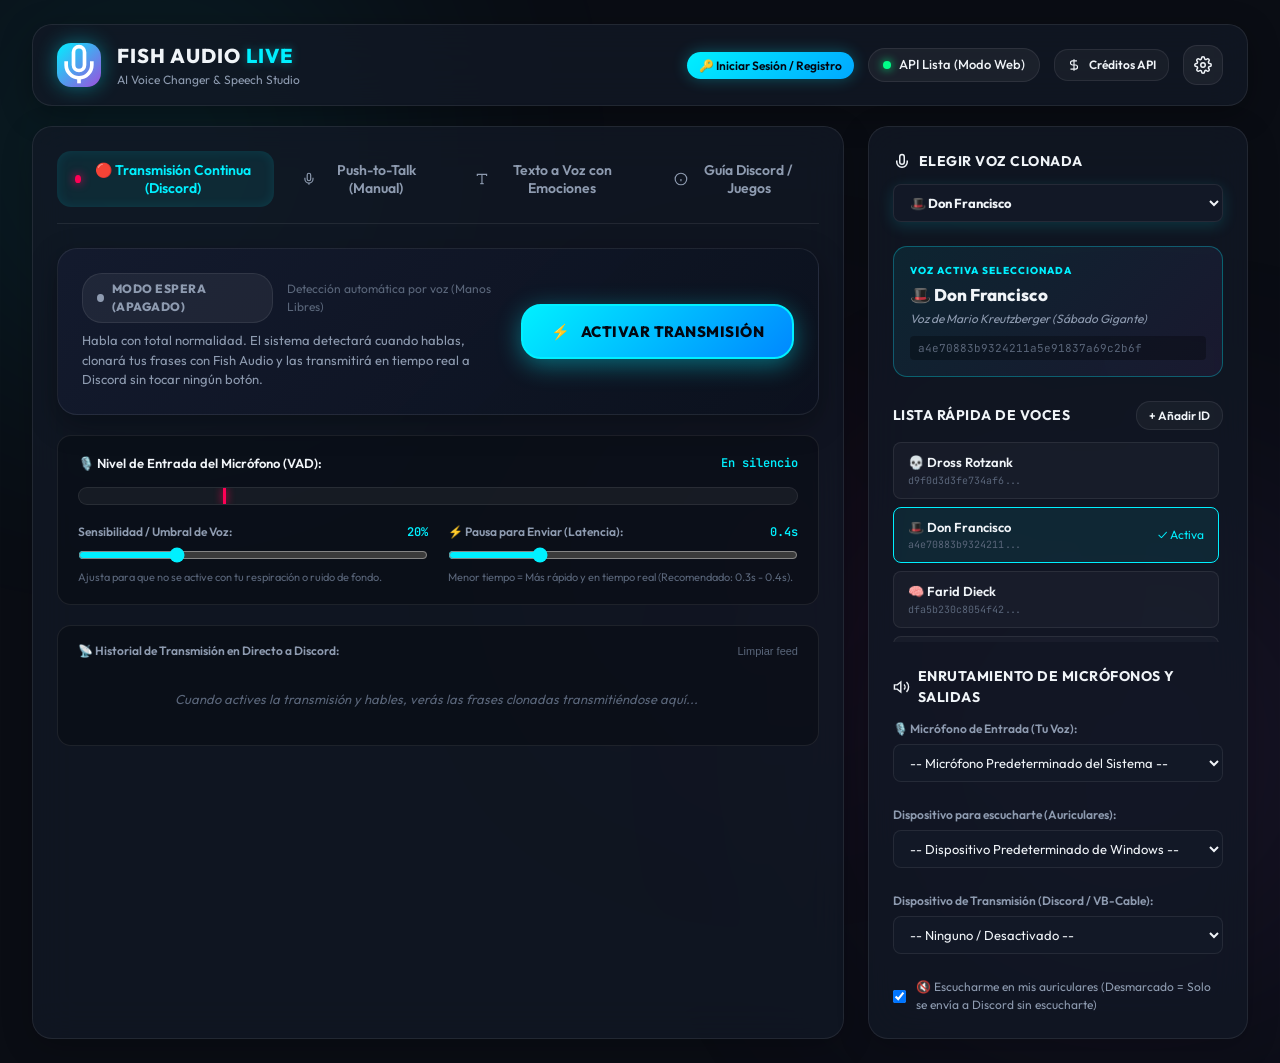
==== static/index.html @ 138989b2 "fix: resolve 404s on GitHub Pages with client-side web mode and add favicon" ====
<!DOCTYPE html>
<html lang="es">
<head>
    <meta charset="UTF-8">
    <meta name="viewport" content="width=device-width, initial-scale=1.0">
    <title>Fish Audio AI Voice Changer & Studio</title>
    <!-- Google Fonts -->
    <link rel="preconnect" href="https://fonts.googleapis.com">
    <link rel="preconnect" href="https://fonts.gstatic.com" crossorigin>
    <link href="https://fonts.googleapis.com/css2?family=Outfit:wght@300;400;500;600;700;800&family=JetBrains+Mono:wght@400;500&display=swap" rel="stylesheet">
    <link rel="icon" type="image/svg+xml" href="data:image/svg+xml,<svg xmlns='http://www.w3.org/2000/svg' viewBox='0 0 100 100'><text y='.9em' font-size='90'>🎙️</text></svg>">
    <link rel="stylesheet" href="style.css">
</head>
<body>
    <!-- Background glow ambient effects -->
    <div class="ambient-glow glow-1"></div>
    <div class="ambient-glow glow-2"></div>
    <div class="ambient-glow glow-3"></div>

    <div class="app-container">
        <!-- Top Navbar -->
        <header class="top-nav">
            <div class="brand">
                <div class="logo-icon">
                    <svg viewBox="0 0 24 24" fill="none" stroke="currentColor" stroke-width="2">
                        <path d="M12 2a3 3 0 0 0-3 3v7a3 3 0 0 0 6 0V5a3 3 0 0 0-3-3Z"/>
                        <path d="M19 10v2a7 7 0 0 1-14 0v-2"/>
                        <line x1="12" y1="19" x2="12" y2="22"/>
                    </svg>
                </div>
                <div>
                    <h1>FISH AUDIO <span>LIVE</span></h1>
                    <p class="subtitle">AI Voice Changer & Speech Studio</p>
                </div>
            </div>

            <div class="nav-controls">
                <!-- User Auth Profile Widget -->
                <div id="userProfileWidget" class="user-profile-widget">
                    <button id="btnOpenLoginModal" class="btn btn-primary btn-sm btn-glow">
                        <span>🔑 Iniciar Sesión / Registro</span>
                    </button>
                    <div id="userInfoNav" class="user-info-nav hidden">
                        <div class="user-status-pill">
                            <span class="user-avatar">👤</span>
                            <span id="loggedInUsername" class="user-name">Usuario</span>
                            <span class="user-online-dot" title="Conectado a MongoDB"></span>
                        </div>
                        <button id="btnLogout" class="btn btn-outline btn-xs" title="Cerrar sesión">Salir</button>
                    </div>
                </div>

                <div id="apiStatusBadge" class="status-badge checking">
                    <span class="pulse-dot"></span>
                    <span id="statusText">Verificando API...</span>
                </div>

                <a href="https://fish.audio/app/developers" target="_blank" class="btn btn-outline btn-sm">
                    <svg width="14" height="14" viewBox="0 0 24 24" fill="none" stroke="currentColor" stroke-width="2"><path d="M12 2v20M17 5H9.5a3.5 3.5 0 0 0 0 7h5a3.5 3.5 0 0 1 0 7H6"/></svg>
                    Créditos API
                </a>
                <button id="btnOpenSettings" class="btn btn-icon" title="Configuración">
                    <svg width="18" height="18" viewBox="0 0 24 24" fill="none" stroke="currentColor" stroke-width="2"><circle cx="12" cy="12" r="3"/><path d="M19.4 15a1.65 1.65 0 0 0 .33 1.82l.06.06a2 2 0 0 1 0 2.83 2 2 0 0 1-2.83 0l-.06-.06a1.65 1.65 0 0 0-1.82-.33 1.65 1.65 0 0 0-1 1.51V21a2 2 0 0 1-2 2 2 2 0 0 1-2-2v-.09A1.65 1.65 0 0 0 9 19.4a1.65 1.65 0 0 0-1.82.33l-.06.06a2 2 0 0 1-2.83 0 2 2 0 0 1 0-2.83l.06-.06a1.65 1.65 0 0 0 .33-1.82 1.65 1.65 0 0 0-1.51-1H3a2 2 0 0 1-2-2 2 2 0 0 1 2-2h.09A1.65 1.65 0 0 0 4.6 9a1.65 1.65 0 0 0-.33-1.82l-.06-.06a2 2 0 0 1 0-2.83 2 2 0 0 1 2.83 0l.06.06a1.65 1.65 0 0 0 1.82.33H9a1.65 1.65 0 0 0 1-1.51V3a2 2 0 0 1 2-2 2 2 0 0 1 2 2v.09a1.65 1.65 0 0 0 1 1.51 1.65 1.65 0 0 0 1.82-.33l.06-.06a2 2 0 0 1 2.83 0 2 2 0 0 1 0 2.83l-.06.06a1.65 1.65 0 0 0-.33 1.82V9a1.65 1.65 0 0 0 1.51 1H21a2 2 0 0 1 2 2 2 2 0 0 1-2 2h-.09a1.65 1.65 0 0 0-1.51 1z"/></svg>
                </button>
            </div>
        </header>

        <!-- Credit Alert Banner (Shown if error 402) -->
        <div id="creditAlertBanner" class="credit-banner hidden">
            <div class="banner-content">
                <div class="banner-icon">⚠️</div>
                <div>
                    <strong>Aviso de Crédito de API (Error 402):</strong>
                    <span>Fish Audio gestiona el saldo de la API de forma independiente a la suscripción web. Debes recargar o activar tu saldo de API de desarrollador en <a href="https://fish.audio/app/developers" target="_blank">fish.audio/app/developers</a>.</span>
                </div>
            </div>
            <button class="banner-close" onclick="document.getElementById('creditAlertBanner').classList.add('hidden')">×</button>
        </div>

        <!-- Main Layout Grid -->
        <main class="main-grid">
            <!-- Left Column: Voice Changer & Studio -->
            <section class="panel main-panel">
                <!-- Mode Tabs -->
                <div class="tabs-header">
                    <button class="tab-btn active" data-tab="tab-continuous">
                        <span class="live-dot-icon"></span>
                        🔴 Transmisión Continua (Discord)
                    </button>
                    <button class="tab-btn" data-tab="tab-mic">
                        <svg width="18" height="18" viewBox="0 0 24 24" fill="none" stroke="currentColor" stroke-width="2"><path d="M12 2a3 3 0 0 0-3 3v7a3 3 0 0 0 6 0V5a3 3 0 0 0-3-3Z"/><path d="M19 10v2a7 7 0 0 1-14 0v-2"/><line x1="12" y1="19" x2="12" y2="22"/></svg>
                        Push-to-Talk (Manual)
                    </button>
                    <button class="tab-btn" data-tab="tab-tts">
                        <svg width="18" height="18" viewBox="0 0 24 24" fill="none" stroke="currentColor" stroke-width="2"><polyline points="4 7 4 4 20 4 20 7"/><line x1="9" y1="20" x2="15" y2="20"/><line x1="12" y1="4" x2="12" y2="20"/></svg>
                        Texto a Voz con Emociones
                    </button>
                    <button class="tab-btn" data-tab="tab-guide">
                        <svg width="18" height="18" viewBox="0 0 24 24" fill="none" stroke="currentColor" stroke-width="2"><circle cx="12" cy="12" r="10"/><line x1="12" y1="16" x2="12" y2="12"/><line x1="12" y1="8" x2="12.01" y2="8"/></svg>
                        Guía Discord / Juegos
                    </button>
                </div>

                <!-- Tab 0: Continuous Live Streaming Mode -->
                <div id="tab-continuous" class="tab-content active">
                    <div class="continuous-hub">
                        <!-- Master Live Toggle Banner -->
                        <div class="master-live-card">
                            <div class="live-info">
                                <div class="live-title-row">
                                    <span id="liveStateBadge" class="live-state-badge state-off">
                                        <span class="live-status-dot"></span>
                                        <span id="liveStateText">MODO ESPERA (APAGADO)</span>
                                    </span>
                                    <span class="live-subtext">Detección automática por voz (Manos Libres)</span>
                                </div>
                                <p class="live-desc">Habla con total normalidad. El sistema detectará cuando hablas, clonará tus frases con Fish Audio y las transmitirá en tiempo real a Discord sin tocar ningún botón.</p>
                            </div>
                            <div class="live-switch-wrapper">
                                <button id="btnToggleLive" class="btn-live-toggle">
                                    <span class="toggle-icon">⚡</span>
                                    <span id="btnToggleLiveText">ACTIVAR TRANSMISIÓN</span>
                                </button>
                            </div>
                        </div>

                        <!-- Real-Time Voice Activity / Noise Gate Meter -->
                        <div class="vad-meter-card">
                            <div class="meter-header">
                                <span>🎙️ Nivel de Entrada del Micrófono (VAD):</span>
                                <span id="vadStatusText" class="vad-level-text">En silencio</span>
                            </div>
                            <div class="meter-bar-container">
                                <div id="vadMeterFill" class="meter-bar-fill" style="width: 0%;"></div>
                                <div id="vadThresholdLine" class="meter-threshold-marker" style="left: 20%;" title="Umbral de Activación"></div>
                            </div>
                            <div class="meter-calibration-grid">
                                <div class="calib-item">
                                    <label class="calib-label">Sensibilidad / Umbral de Voz: <span id="valThreshold">20%</span></label>
                                    <input type="range" id="sliderVadThreshold" min="5" max="60" value="20" class="range-slider">
                                    <small>Ajusta para que no se active con tu respiración o ruido de fondo.</small>
                                </div>
                                <div class="calib-item">
                                    <label class="calib-label">⚡ Pausa para Enviar (Latencia): <span id="valSilenceTime">0.4s</span></label>
                                    <input type="range" id="sliderSilenceTime" min="2" max="10" value="4" class="range-slider">
                                    <small>Menor tiempo = Más rápido y en tiempo real (Recomendado: 0.3s - 0.4s).</small>
                                </div>
                            </div>
                        </div>

                        <!-- Live Stream Sentences Feed -->
                        <div class="live-feed-card">
                            <div class="card-header-sm">
                                <span>📡 Historial de Transmisión en Directo a Discord:</span>
                                <button id="btnClearFeed" class="btn-text-sm">Limpiar feed</button>
                            </div>
                            <div id="liveSentencesFeed" class="sentences-feed">
                                <div class="empty-feed-msg">Cuando actives la transmisión y hables, verás las frases clonadas transmitiéndose aquí...</div>
                            </div>
                        </div>
                    </div>
                </div>

                <!-- Tab 1: Live Mic Voice Changer (PTT) -->
                <div id="tab-mic" class="tab-content">
                    <div class="mic-hub">
                        <!-- Canvas Visualizer -->
                        <div class="visualizer-container">
                            <canvas id="visualizerCanvas"></canvas>
                            <div id="recordingBadge" class="rec-badge hidden">
                                <span class="rec-dot"></span> GRABANDO TU VOZ
                            </div>
                            <div id="processingBadge" class="proc-badge hidden">
                                <div class="spinner-small"></div> CLONANDO CON FISH AUDIO...
                            </div>
                        </div>

                        <!-- Big PTT Button -->
                        <div class="ptt-container">
                            <button id="btnPtt" class="ptt-btn">
                                <div class="ptt-inner">
                                    <svg class="mic-svg" viewBox="0 0 24 24" fill="none" stroke="currentColor" stroke-width="2">
                                        <path d="M12 2a3 3 0 0 0-3 3v7a3 3 0 0 0 6 0V5a3 3 0 0 0-3-3Z"/>
                                        <path d="M19 10v2a7 7 0 0 1-14 0v-2"/>
                                        <line x1="12" y1="19" x2="12" y2="22"/>
                                    </svg>
                                    <span class="ptt-label">MANTÉN PULSADO PARA HABLAR</span>
                                    <span class="ptt-hint">o presiona la tecla [ESPACIO]</span>
                                </div>
                            </button>
                        </div>

                        <!-- Transcription Box -->
                        <div class="transcription-card">
                            <div class="card-header-sm">
                                <span>🗣️ Transcripción Detectada:</span>
                                <span id="transcriptionStatus" class="tag-status">Listo</span>
                            </div>
                            <div id="transcriptionText" class="transcription-text">
                                Habla al micrófono para ver la transcripción aquí y escucharla transformada con la voz de IA...
                            </div>
                        </div>

                        <!-- Audio Player Output -->
                        <div id="latestAudioCard" class="latest-audio-card hidden">
                            <div class="audio-info">
                                <span class="audio-title">✨ Última Salida Clonada</span>
                                <span id="audioDuration" class="audio-duration">0.0s</span>
                            </div>
                            <audio id="audioPlayer" controls></audio>
                        </div>
                    </div>
                </div>

                <!-- Tab 2: Text to Speech with Emotion Tags -->
                <div id="tab-tts" class="tab-content">
                    <div class="tts-hub">
                        <label class="form-label">Escribe el texto que dirá tu voz clonada:</label>
                        
                        <!-- Emotion Tags Quick Insert -->
                        <div class="emotion-tags-bar">
                            <span class="tags-label">Emociones Fish Audio:</span>
                            <button class="tag-chip" onclick="insertTag('[excited]')">😃 [excited]</button>
                            <button class="tag-chip" onclick="insertTag('[laughing]')">😂 [laughing]</button>
                            <button class="tag-chip" onclick="insertTag('[whispering]')">🤫 [whispering]</button>
                            <button class="tag-chip" onclick="insertTag('[angry]')">😡 [angry]</button>
                            <button class="tag-chip" onclick="insertTag('[crying]')">😭 [crying]</button>
                            <button class="tag-chip" onclick="insertTag('[sighing]')">😮‍💨 [sighing]</button>
                            <button class="tag-chip" onclick="insertTag('[screaming]')">😱 [screaming]</button>
                        </div>

                        <div class="textarea-wrapper">
                            <textarea id="ttsTextInput" placeholder="Escribe algo aquí... Ejemplo: [excited] ¡Hola a todos! [laughing] Esta es mi voz con inteligencia artificial."></textarea>
                            <div class="textarea-footer">
                                <span id="charCount">0 caracteres</span>
                                <span class="key-shortcut">Ctrl + Enter para enviar</span>
                            </div>
                        </div>

                        <div class="tts-actions">
                            <button id="btnGenerateTTS" class="btn btn-primary btn-lg">
                                <svg width="18" height="18" viewBox="0 0 24 24" fill="none" stroke="currentColor" stroke-width="2"><polygon points="5 3 19 12 5 21 5 3"/></svg>
                                <span>Generar y Reproducir en Directo</span>
                            </button>
                            <button id="btnClearTTS" class="btn btn-outline">Limpiar</button>
                        </div>
                    </div>
                </div>

                <!-- Tab 3: Discord / Virtual Cable Guide -->
                <div id="tab-guide" class="tab-content">
                    <div class="guide-card">
                        <h3>🎧 Cómo usar tu Voz Clonada en Discord, Juegos o Zoom</h3>
                        <div class="steps-list">
                            <div class="step-item">
                                <div class="step-num">1</div>
                                <div class="step-desc">
                                    <strong>Selecciona la Salida Secundaria en Configuración:</strong>
                                    <p>En el panel derecho, en <em>"Dispositivo de Transmisión (Discord/Juegos)"</em>, elige <strong>CABLE Input (VB-Audio Virtual Cable)</strong> o tu canal de <strong>Voicemeeter</strong>.</p>
                                </div>
                            </div>
                            <div class="step-item">
                                <div class="step-num">2</div>
                                <div class="step-desc">
                                    <strong>Configura Discord o tu Videojuego:</strong>
                                    <p>Abre Discord -> <em>Ajustes de Usuario</em> -> <em>Voz y Video</em> -> En <strong>Dispositivo de Entrada</strong> (Micrófono) selecciona <strong>CABLE Output (VB-Audio Virtual Cable)</strong>.</p>
                                </div>
                            </div>
                            <div class="step-item">
                                <div class="step-num">3</div>
                                <div class="step-desc">
                                    <strong>¡Habla y diviértete!</strong>
                                    <p>Cada vez que hables por este programa o generes un texto, tus amigos en Discord escucharán directamente la voz de IA clonada.</p>
                                </div>
                            </div>
                        </div>
                    </div>
                </div>
            </section>

            <!-- Right Column: Voice Selection & Audio Routing -->
            <aside class="panel side-panel">
                <!-- Active Voice & Dropdown Selector -->
                <div class="side-section">
                    <div class="section-title space-between">
                        <div style="display:flex; align-items:center; gap:8px;">
                            <svg width="18" height="18" viewBox="0 0 24 24" fill="none" stroke="currentColor" stroke-width="2"><path d="M12 2a3 3 0 0 0-3 3v7a3 3 0 0 0 6 0V5a3 3 0 0 0-3-3Z"/><path d="M19 10v2a7 7 0 0 1-14 0v-2"/></svg>
                            <span>Elegir Voz Clonada</span>
                        </div>
                    </div>

                    <!-- Main Voice Dropdown Menu -->
                    <div class="form-group">
                        <select id="voiceDropdownSelect" class="form-select select-voice-main">
                            <option value="">Cargando voces...</option>
                        </select>
                    </div>

                    <div class="active-voice-box">
                        <div class="voice-badge">VOZ ACTIVA SELECCIONADA</div>
                        <div id="activeVoiceName" class="active-voice-name">Cargando...</div>
                        <div id="activeVoiceDesc" class="active-voice-desc">...</div>
                        <div id="activeVoiceId" class="active-voice-id">...</div>
                    </div>
                </div>

                <!-- Voice Catalog / Bank -->
                <div class="side-section">
                    <div class="section-title space-between">
                        <span>Lista Rápida de Voces</span>
                        <button id="btnAddNewVoice" class="btn btn-sm btn-outline">+ Añadir ID</button>
                    </div>

                    <div id="voiceList" class="voice-list">
                        <!-- Loaded dynamically -->
                    </div>
                </div>

                <!-- Audio Output Routing -->
                <div class="side-section">
                    <div class="section-title">
                        <svg width="18" height="18" viewBox="0 0 24 24" fill="none" stroke="currentColor" stroke-width="2"><polygon points="11 5 6 9 2 9 2 15 6 15 11 19 11 5"/><path d="M19.07 4.93a10 10 0 0 1 0 14.14M15.54 8.46a5 5 0 0 1 0 7.07"/></svg>
                        <span>Enrutamiento de Micrófonos y Salidas</span>
                    </div>

                    <div class="form-group">
                        <label class="form-label-sm">🎙️ Micrófono de Entrada (Tu Voz):</label>
                        <select id="selectInputDevice" class="form-select">
                            <option value="">Cargando micrófonos...</option>
                        </select>
                    </div>

                    <div class="form-group">
                        <label class="form-label-sm">Dispositivo para escucharte (Auriculares):</label>
                        <select id="selectPrimaryOutput" class="form-select">
                            <option value="">Cargando dispositivos...</option>
                        </select>
                    </div>

                    <div class="form-group">
                        <label class="form-label-sm">Dispositivo de Transmisión (Discord / VB-Cable):</label>
                        <select id="selectSecondaryOutput" class="form-select">
                            <option value="">Cargando dispositivos...</option>
                        </select>
                    </div>

                    <div class="checkbox-wrapper">
                        <input type="checkbox" id="checkHearMyself">
                        <label for="checkHearMyself">🔇 Escucharme en mis auriculares (Desmarcado = Solo se envía a Discord sin escucharte)</label>
                    </div>
                </div>
            </aside>
        </main>
    </div>

    <!-- Modal for Settings -->
    <div id="settingsModal" class="modal-overlay hidden">
        <div class="modal-card">
            <div class="modal-header">
                <h2>⚙️ Configuración General</h2>
                <button class="modal-close" onclick="closeSettingsModal()">×</button>
            </div>
            <div class="modal-body">
                <div class="form-group">
                    <label class="form-label">Fish Audio API Key:</label>
                    <input type="text" id="settingApiKey" class="form-input" placeholder="sk-fish-...">
                </div>
                <div class="form-group">
                    <label class="form-label">Modelo Fish Audio:</label>
                    <select id="settingModel" class="form-select">
                        <option value="s2.1-pro-free" selected>s2.1-pro-free (Predeterminado / Siempre activo)</option>
                        <option value="s2.1-pro">s2.1-pro</option>
                        <option value="s2-pro">s2-pro</option>
                        <option value="s2">s2</option>
                    </select>
                </div>
                <div class="form-group">
                    <label class="form-label">Idioma / Acento de Reconocimiento:</label>
                    <select id="settingLang" class="form-select">
                        <option value="es-CL">🇨🇱 Español (Chile - Modismos y fonética chilena)</option>
                        <option value="es-419">🌎 Español (Latinoamérica General)</option>
                        <option value="es-ES">🇪🇸 Español (España)</option>
                        <option value="es-MX">🇲🇽 Español (México)</option>
                        <option value="es-AR">🇦🇷 Español (Argentina)</option>
                        <option value="en-US">🇺🇸 English (US)</option>
                    </select>
                    <small class="form-help" style="color:var(--primary); margin-top:4px; display:block;">
                        🧠 <strong>Motor Activo:</strong> Whisper AI + Filtro de Ruido Dinámico FFmpeg (Precisión Máxima)
                    </small>
                </div>
            </div>
            <div class="modal-footer">
                <button class="btn btn-outline" onclick="closeSettingsModal()">Cancelar</button>
                <button id="btnSaveSettings" class="btn btn-primary">Guardar Cambios</button>
            </div>
        </div>
    </div>

    <!-- Modal for Adding New Voice Reference ID -->
    <div id="newVoiceModal" class="modal-overlay hidden">
        <div class="modal-card">
            <div class="modal-header">
                <h2>➕ Añadir Nueva Voz de Fish Audio</h2>
                <button class="modal-close" onclick="closeNewVoiceModal()">×</button>
            </div>
            <div class="modal-body">
                <div class="form-group">
                    <label class="form-label">Reference ID de Fish Audio:</label>
                    <input type="text" id="newVoiceId" class="form-input" placeholder="Ej: 97582f301e1c4f93a514ceda15e23e26">
                    <small class="form-help">Lo encuentras en la URL de cualquier voz pública en fish.audio</small>
                </div>
                <div class="form-group">
                    <label class="form-label">Nombre para la voz:</label>
                    <input type="text" id="newVoiceName" class="form-input" placeholder="Ej: Mi Voz Clonada / Personaje">
                </div>
                <div class="form-group">
                    <label class="form-label">Descripción (opcional):</label>
                    <input type="text" id="newVoiceDesc" class="form-input" placeholder="Ej: Voz enérgica y juvenil">
                </div>
            </div>
            <div class="modal-footer">
                <button class="btn btn-outline" onclick="closeNewVoiceModal()">Cancelar</button>
                <button id="btnSaveNewVoice" class="btn btn-primary">Guardar Voz</button>
            </div>
        </div>
    </div>

    <!-- Modal for Authentication (Login / Register) -->
    <div id="authModal" class="modal-overlay hidden">
        <div class="modal-card auth-modal-card">
            <div class="modal-header auth-modal-header">
                <div class="auth-tabs">
                    <button id="tabAuthLogin" class="auth-tab-btn active" onclick="switchAuthMode('login')">Iniciar Sesión</button>
                    <button id="tabAuthRegister" class="auth-tab-btn" onclick="switchAuthMode('register')">Crear Cuenta</button>
                </div>
                <button class="modal-close" onclick="closeAuthModal()">×</button>
            </div>
            
            <div class="modal-body auth-modal-body">
                <!-- Alert error message -->
                <div id="authAlert" class="auth-alert hidden"></div>

                <!-- Username Input -->
                <div class="form-group">
                    <label class="form-label">Nombre de Usuario:</label>
                    <div class="input-with-icon">
                        <span class="input-icon">👤</span>
                        <input type="text" id="authUsername" class="form-input" placeholder="Tu usuario (ej: gamer123)">
                    </div>
                </div>

                <!-- Email Input (Register only) -->
                <div id="authEmailGroup" class="form-group hidden">
                    <label class="form-label">Correo Electrónico (opcional):</label>
                    <div class="input-with-icon">
                        <span class="input-icon">✉️</span>
                        <input type="email" id="authEmail" class="form-input" placeholder="correo@ejemplo.com">
                    </div>
                </div>

                <!-- Password Input -->
                <div class="form-group">
                    <label class="form-label">Contraseña:</label>
                    <div class="input-with-icon">
                        <span class="input-icon">🔒</span>
                        <input type="password" id="authPassword" class="form-input" placeholder="Mínimo 4 caracteres">
                    </div>
                </div>

                <!-- Submit Button -->
                <button id="btnSubmitAuth" class="btn btn-primary btn-block btn-lg" style="margin-top:16px; width:100%;">
                    <span id="btnSubmitAuthText">Iniciar Sesión</span>
                </button>

                <!-- Footer Hint -->
                <p id="authFooterHint" class="auth-footer-hint">
                    ¿No tienes cuenta? <a href="javascript:void(0)" onclick="switchAuthMode('register')">Regístrate aquí</a>
                </p>
            </div>
        </div>
    </div>

    <!-- Toast Notification -->
    <div id="toast" class="toast hidden"></div>

    <script src="app.js"></script>
</body>
</html>
---- static/style.css ----
:root {
    --bg-main: #0a0d14;
    --bg-card: rgba(18, 24, 38, 0.75);
    --bg-card-hover: rgba(28, 36, 56, 0.85);
    --bg-input: #121826;
    --border-color: rgba(255, 255, 255, 0.08);
    --border-glow: rgba(0, 240, 255, 0.3);
    
    --primary: #00f0ff;
    --primary-glow: rgba(0, 240, 255, 0.4);
    --secondary: #9d4edd;
    --accent: #ff007f;
    --success: #00ff88;
    --warning: #ffb703;
    --danger: #ff3366;
    
    --text-main: #f0f4f8;
    --text-muted: #8e9bb0;
    --text-dim: #5a667a;
    
    --radius-sm: 8px;
    --radius-md: 14px;
    --radius-lg: 20px;
    --radius-xl: 28px;
    
    --transition: all 0.25s cubic-bezier(0.16, 1, 0.3, 1);
}

* {
    margin: 0;
    padding: 0;
    box-sizing: border-box;
}

body {
    font-family: 'Outfit', -apple-system, BlinkMacSystemFont, sans-serif;
    background-color: var(--bg-main);
    color: var(--text-main);
    min-height: 100vh;
    overflow-x: hidden;
    position: relative;
    line-height: 1.5;
}

/* Ambient glow background */
.ambient-glow {
    position: fixed;
    border-radius: 50%;
    filter: blur(140px);
    pointer-events: none;
    z-index: 0;
    opacity: 0.25;
}
.glow-1 {
    width: 500px;
    height: 500px;
    background: radial-gradient(circle, var(--primary), transparent 70%);
    top: -100px;
    left: -100px;
}
.glow-2 {
    width: 600px;
    height: 600px;
    background: radial-gradient(circle, var(--secondary), transparent 70%);
    bottom: -150px;
    right: -150px;
}
.glow-3 {
    width: 400px;
    height: 400px;
    background: radial-gradient(circle, var(--accent), transparent 70%);
    top: 40%;
    left: 45%;
    opacity: 0.15;
}

.app-container {
    position: relative;
    z-index: 1;
    max-width: 1440px;
    margin: 0 auto;
    padding: 24px 32px;
    display: flex;
    flex-direction: column;
    gap: 20px;
    min-height: 100vh;
}

/* Header & Brand */
.top-nav {
    display: flex;
    justify-content: space-between;
    align-items: center;
    padding: 16px 24px;
    background: var(--bg-card);
    backdrop-filter: blur(20px);
    border: 1px solid var(--border-color);
    border-radius: var(--radius-lg);
    box-shadow: 0 8px 32px rgba(0, 0, 0, 0.3);
}

.brand {
    display: flex;
    align-items: center;
    gap: 16px;
}

.logo-icon {
    width: 44px;
    height: 44px;
    background: linear-gradient(135deg, var(--primary), var(--secondary));
    border-radius: var(--radius-md);
    display: flex;
    align-items: center;
    justify-content: center;
    color: #fff;
    box-shadow: 0 0 20px var(--primary-glow);
}

.brand h1 {
    font-size: 20px;
    font-weight: 800;
    letter-spacing: 1px;
}

.brand h1 span {
    color: var(--primary);
    text-shadow: 0 0 10px var(--primary-glow);
}

.subtitle {
    font-size: 12px;
    color: var(--text-muted);
    font-weight: 400;
}

.nav-controls {
    display: flex;
    align-items: center;
    gap: 14px;
}

/* Status Badges */
.status-badge {
    display: flex;
    align-items: center;
    gap: 8px;
    padding: 6px 14px;
    background: rgba(255, 255, 255, 0.05);
    border: 1px solid var(--border-color);
    border-radius: 30px;
    font-size: 13px;
    font-weight: 500;
}

.pulse-dot {
    width: 8px;
    height: 8px;
    border-radius: 50%;
    background: var(--warning);
    box-shadow: 0 0 10px var(--warning);
    animation: pulse 1.5s infinite;
}

.status-badge.online .pulse-dot {
    background: var(--success);
    box-shadow: 0 0 10px var(--success);
}

.status-badge.error .pulse-dot {
    background: var(--danger);
    box-shadow: 0 0 10px var(--danger);
}

@keyframes pulse {
    0%, 100% { transform: scale(1); opacity: 1; }
    50% { transform: scale(1.3); opacity: 0.6; }
}

/* Buttons */
.btn {
    display: inline-flex;
    align-items: center;
    justify-content: center;
    gap: 8px;
    padding: 10px 18px;
    font-size: 14px;
    font-weight: 600;
    border-radius: var(--radius-md);
    cursor: pointer;
    border: none;
    transition: var(--transition);
    text-decoration: none;
    font-family: inherit;
}

.btn-primary {
    background: linear-gradient(135deg, var(--primary), #00a8ff);
    color: #030712;
    box-shadow: 0 4px 18px var(--primary-glow);
}

.btn-primary:hover {
    transform: translateY(-2px);
    box-shadow: 0 6px 24px var(--primary-glow);
    filter: brightness(1.1);
}

.btn-outline {
    background: rgba(255, 255, 255, 0.04);
    border: 1px solid var(--border-color);
    color: var(--text-main);
}

.btn-outline:hover {
    background: rgba(255, 255, 255, 0.09);
    border-color: rgba(255, 255, 255, 0.2);
}

.btn-icon {
    width: 40px;
    height: 40px;
    padding: 0;
    border-radius: var(--radius-md);
    background: rgba(255, 255, 255, 0.05);
    color: var(--text-main);
    border: 1px solid var(--border-color);
}

.btn-icon:hover {
    background: rgba(255, 255, 255, 0.1);
    color: var(--primary);
}

.btn-sm {
    padding: 6px 12px;
    font-size: 12px;
}

.btn-lg {
    padding: 14px 28px;
    font-size: 16px;
    border-radius: var(--radius-lg);
}

.live-dot-icon {
    width: 8px;
    height: 8px;
    border-radius: 50%;
    background: #ff0055;
    box-shadow: 0 0 10px #ff0055;
    display: inline-block;
    animation: pulse 1.2s infinite;
}

/* Master Live Card */
.continuous-hub {
    display: flex;
    flex-direction: column;
    gap: 20px;
}

.master-live-card {
    background: linear-gradient(135deg, rgba(20, 28, 48, 0.9), rgba(12, 17, 30, 0.95));
    border: 1px solid var(--border-color);
    border-radius: var(--radius-lg);
    padding: 24px;
    display: flex;
    justify-content: space-between;
    align-items: center;
    gap: 24px;
    box-shadow: 0 10px 30px rgba(0, 0, 0, 0.3);
    position: relative;
    overflow: hidden;
}

.master-live-card.is-live-active {
    border-color: var(--success);
    box-shadow: 0 0 35px rgba(0, 255, 136, 0.2);
    background: linear-gradient(135deg, rgba(15, 38, 30, 0.9), rgba(10, 20, 18, 0.95));
}

.live-info {
    display: flex;
    flex-direction: column;
    gap: 8px;
}

.live-title-row {
    display: flex;
    align-items: center;
    gap: 14px;
}

.live-state-badge {
    display: inline-flex;
    align-items: center;
    gap: 8px;
    padding: 6px 14px;
    border-radius: 20px;
    font-size: 12px;
    font-weight: 800;
    letter-spacing: 0.5px;
}

.live-state-badge.state-off {
    background: rgba(255, 255, 255, 0.06);
    color: var(--text-muted);
    border: 1px solid var(--border-color);
}

.live-state-badge.state-listening {
    background: rgba(0, 255, 136, 0.15);
    color: var(--success);
    border: 1px solid var(--success);
    box-shadow: 0 0 15px rgba(0, 255, 136, 0.2);
}

.live-state-badge.state-speaking {
    background: rgba(255, 0, 85, 0.2);
    color: #ff3377;
    border: 1px solid #ff0055;
    box-shadow: 0 0 20px rgba(255, 0, 85, 0.3);
}

.live-state-badge.state-processing {
    background: rgba(0, 240, 255, 0.2);
    color: var(--primary);
    border: 1px solid var(--primary);
    box-shadow: 0 0 15px var(--primary-glow);
}

.live-status-dot {
    width: 8px;
    height: 8px;
    border-radius: 50%;
    background: currentColor;
    animation: pulse 1.2s infinite;
}

.live-subtext {
    font-size: 12px;
    color: var(--text-dim);
}

.live-desc {
    font-size: 13px;
    color: var(--text-muted);
    max-width: 600px;
}

.btn-live-toggle {
    padding: 16px 28px;
    font-size: 15px;
    font-weight: 800;
    letter-spacing: 0.5px;
    border-radius: var(--radius-lg);
    cursor: pointer;
    border: 2px solid var(--primary);
    background: linear-gradient(135deg, var(--primary), #0088ff);
    color: #030712;
    display: inline-flex;
    align-items: center;
    gap: 10px;
    box-shadow: 0 6px 25px var(--primary-glow);
    transition: var(--transition);
    font-family: inherit;
    white-space: nowrap;
}

.btn-live-toggle:hover {
    transform: translateY(-2px) scale(1.02);
    box-shadow: 0 10px 35px var(--primary-glow);
}

.btn-live-toggle.is-active {
    background: linear-gradient(135deg, #ff0055, #ff3366);
    border-color: #ff0055;
    box-shadow: 0 6px 25px rgba(255, 0, 85, 0.4);
    color: #fff;
}

/* VAD Meter Card */
.vad-meter-card {
    background: rgba(0, 0, 0, 0.25);
    border: 1px solid var(--border-color);
    border-radius: var(--radius-md);
    padding: 18px 20px;
    display: flex;
    flex-direction: column;
    gap: 14px;
}

.meter-header {
    display: flex;
    justify-content: space-between;
    font-size: 13px;
    font-weight: 600;
}

.vad-level-text {
    color: var(--primary);
    font-family: 'JetBrains Mono', monospace;
    font-size: 12px;
}

.meter-bar-container {
    position: relative;
    width: 100%;
    height: 18px;
    background: rgba(255, 255, 255, 0.05);
    border-radius: 9px;
    overflow: hidden;
    border: 1px solid var(--border-color);
}

.meter-bar-fill {
    height: 100%;
    background: linear-gradient(90deg, var(--primary), var(--secondary), var(--accent));
    transition: width 0.05s ease-out;
    border-radius: 9px;
}

.meter-threshold-marker {
    position: absolute;
    top: 0;
    bottom: 0;
    width: 3px;
    background: #ff0055;
    box-shadow: 0 0 8px #ff0055;
    z-index: 5;
}

.meter-calibration-grid {
    display: grid;
    grid-template-columns: 1fr 1fr;
    gap: 20px;
    margin-top: 4px;
}

.calib-item {
    display: flex;
    flex-direction: column;
    gap: 6px;
}

.calib-label {
    display: flex;
    justify-content: space-between;
    font-size: 12px;
    font-weight: 600;
    color: var(--text-muted);
}

.calib-label span {
    color: var(--primary);
    font-family: 'JetBrains Mono', monospace;
}

.range-slider {
    width: 100%;
    accent-color: var(--primary);
    cursor: pointer;
}

.calib-item small {
    font-size: 11px;
    color: var(--text-dim);
}

/* Live Sentences Feed */
.live-feed-card {
    background: rgba(0, 0, 0, 0.25);
    border: 1px solid var(--border-color);
    border-radius: var(--radius-md);
    padding: 16px 20px;
}

.btn-text-sm {
    background: none;
    border: none;
    color: var(--text-dim);
    font-size: 11px;
    cursor: pointer;
}

.btn-text-sm:hover {
    color: var(--text-muted);
}

.sentences-feed {
    display: flex;
    flex-direction: column;
    gap: 10px;
    max-height: 220px;
    overflow-y: auto;
    margin-top: 10px;
    padding-right: 4px;
}

.empty-feed-msg {
    font-size: 13px;
    color: var(--text-dim);
    font-style: italic;
    padding: 20px 0;
    text-align: center;
}

.feed-item {
    background: rgba(255, 255, 255, 0.03);
    border: 1px solid var(--border-color);
    border-radius: var(--radius-md);
    padding: 12px 16px;
    display: flex;
    justify-content: space-between;
    align-items: center;
    gap: 16px;
    animation: fadeIn 0.3s ease;
    transition: var(--transition);
}

.feed-item:hover {
    border-color: rgba(0, 240, 255, 0.3);
    background: rgba(255, 255, 255, 0.05);
}

.feed-item.playing {
    border-color: var(--success);
    background: rgba(0, 255, 136, 0.08);
    box-shadow: 0 0 15px rgba(0, 255, 136, 0.15);
}

.feed-main {
    display: flex;
    flex-direction: column;
    gap: 4px;
    flex: 1;
}

.feed-text {
    font-size: 14px;
    font-weight: 500;
    color: var(--text-main);
}

.feed-voice-sub {
    font-size: 11px;
    color: var(--text-muted);
    font-family: 'JetBrains Mono', monospace;
}

.feed-meta {
    display: flex;
    align-items: center;
    gap: 8px;
    flex-shrink: 0;
}

.feed-time {
    font-size: 11px;
    color: var(--text-dim);
    font-family: 'JetBrains Mono', monospace;
}

.feed-tag {
    font-size: 10px;
    font-weight: 700;
    padding: 3px 8px;
    border-radius: 4px;
    background: rgba(0, 240, 255, 0.1);
    color: var(--primary);
}

.feed-tag.done {
    background: rgba(0, 255, 136, 0.15);
    color: var(--success);
}

/* Replay to Discord Button */
.btn-replay-discord {
    background: linear-gradient(135deg, rgba(0, 240, 255, 0.15), rgba(0, 136, 255, 0.15));
    border: 1px solid var(--primary);
    color: #00f0ff;
    padding: 6px 12px;
    border-radius: var(--radius-sm);
    font-size: 12px;
    font-weight: 700;
    cursor: pointer;
    display: inline-flex;
    align-items: center;
    gap: 6px;
    transition: var(--transition);
    font-family: inherit;
    white-space: nowrap;
}

.btn-replay-discord:hover {
    background: linear-gradient(135deg, var(--primary), #0088ff);
    color: #030712;
    transform: translateY(-1px);
    box-shadow: 0 4px 15px var(--primary-glow);
}

.btn-replay-discord:active {
    transform: scale(0.96);
}

.btn-listen-local {
    background: rgba(255, 255, 255, 0.05);
    border: 1px solid var(--border-color);
    color: var(--text-muted);
    padding: 6px 8px;
    border-radius: var(--radius-sm);
    cursor: pointer;
    display: inline-flex;
    align-items: center;
    justify-content: center;
    font-size: 12px;
    transition: var(--transition);
}

.btn-listen-local:hover {
    background: rgba(255, 255, 255, 0.12);
    color: var(--text-main);
}

/* Credit Alert Banner */
.credit-banner {
    display: flex;
    justify-content: space-between;
    align-items: center;
    background: linear-gradient(90deg, rgba(255, 183, 3, 0.15), rgba(255, 51, 102, 0.15));
    border: 1px solid rgba(255, 183, 3, 0.4);
    padding: 14px 20px;
    border-radius: var(--radius-md);
    animation: fadeIn 0.3s ease;
}

.banner-content {
    display: flex;
    align-items: center;
    gap: 12px;
    font-size: 14px;
}

.banner-content a {
    color: var(--primary);
    text-decoration: underline;
    font-weight: 600;
}

.banner-close {
    background: none;
    border: none;
    color: var(--text-muted);
    font-size: 20px;
    cursor: pointer;
}

/* Grid Layout */
.main-grid {
    display: grid;
    grid-template-columns: 1fr 380px;
    gap: 24px;
    flex: 1;
}

.panel {
    background: var(--bg-card);
    backdrop-filter: blur(20px);
    border: 1px solid var(--border-color);
    border-radius: var(--radius-lg);
    padding: 24px;
    box-shadow: 0 8px 32px rgba(0, 0, 0, 0.2);
}

/* Tabs */
.tabs-header {
    display: flex;
    gap: 10px;
    border-bottom: 1px solid var(--border-color);
    padding-bottom: 16px;
    margin-bottom: 24px;
}

.tab-btn {
    background: transparent;
    border: none;
    color: var(--text-muted);
    padding: 10px 18px;
    font-size: 14px;
    font-weight: 600;
    border-radius: var(--radius-md);
    cursor: pointer;
    display: flex;
    align-items: center;
    gap: 8px;
    transition: var(--transition);
    font-family: inherit;
}

.tab-btn:hover {
    color: var(--text-main);
    background: rgba(255, 255, 255, 0.04);
}

.tab-btn.active {
    color: var(--primary);
    background: rgba(0, 240, 255, 0.08);
    box-shadow: inset 0 0 12px rgba(0, 240, 255, 0.1);
}

.tab-content {
    display: none;
    animation: fadeIn 0.3s ease;
}

.tab-content.active {
    display: block;
}

/* Visualizer Container */
.visualizer-container {
    position: relative;
    width: 100%;
    height: 160px;
    background: rgba(0, 0, 0, 0.3);
    border: 1px solid var(--border-color);
    border-radius: var(--radius-lg);
    overflow: hidden;
    margin-bottom: 24px;
    display: flex;
    align-items: center;
    justify-content: center;
}

#visualizerCanvas {
    width: 100%;
    height: 100%;
    display: block;
}

.rec-badge, .proc-badge {
    position: absolute;
    top: 14px;
    left: 16px;
    padding: 6px 14px;
    border-radius: 20px;
    font-size: 12px;
    font-weight: 700;
    letter-spacing: 0.5px;
    display: flex;
    align-items: center;
    gap: 8px;
    backdrop-filter: blur(8px);
}

.rec-badge {
    background: rgba(255, 51, 102, 0.2);
    border: 1px solid var(--danger);
    color: #ff6b8b;
}

.rec-dot {
    width: 8px;
    height: 8px;
    border-radius: 50%;
    background: var(--danger);
    animation: pulse 1s infinite;
}

.proc-badge {
    background: rgba(0, 240, 255, 0.2);
    border: 1px solid var(--primary);
    color: var(--primary);
}

.spinner-small {
    width: 12px;
    height: 12px;
    border: 2px solid rgba(0, 240, 255, 0.3);
    border-top-color: var(--primary);
    border-radius: 50%;
    animation: spin 0.8s linear infinite;
}

@keyframes spin {
    to { transform: rotate(360deg); }
}

/* PTT Button */
.ptt-container {
    display: flex;
    justify-content: center;
    margin-bottom: 24px;
}

.ptt-btn {
    width: 100%;
    max-width: 480px;
    height: 130px;
    background: linear-gradient(145deg, rgba(20, 28, 45, 0.9), rgba(12, 17, 30, 0.9));
    border: 2px solid var(--border-color);
    border-radius: var(--radius-xl);
    cursor: pointer;
    transition: var(--transition);
    box-shadow: 0 10px 30px rgba(0, 0, 0, 0.4);
    position: relative;
    overflow: hidden;
}

.ptt-btn::before {
    content: '';
    position: absolute;
    inset: 0;
    background: radial-gradient(circle at center, var(--primary-glow), transparent 70%);
    opacity: 0;
    transition: var(--transition);
}

.ptt-btn:hover {
    border-color: var(--primary);
    transform: translateY(-2px);
    box-shadow: 0 14px 40px rgba(0, 240, 255, 0.15);
}

.ptt-btn:hover::before {
    opacity: 0.15;
}

.ptt-btn.active-recording {
    border-color: var(--danger);
    background: linear-gradient(145deg, rgba(45, 15, 25, 0.9), rgba(25, 8, 15, 0.9));
    box-shadow: 0 0 50px rgba(255, 51, 102, 0.4);
    transform: scale(0.98);
}

.ptt-inner {
    position: relative;
    z-index: 2;
    display: flex;
    flex-direction: column;
    align-items: center;
    justify-content: center;
    gap: 8px;
    height: 100%;
}

.mic-svg {
    width: 32px;
    height: 32px;
    color: var(--primary);
    transition: var(--transition);
}

.ptt-btn.active-recording .mic-svg {
    color: var(--danger);
    animation: pulse 1s infinite;
}

.ptt-label {
    font-size: 15px;
    font-weight: 800;
    letter-spacing: 1px;
    color: var(--text-main);
}

.ptt-hint {
    font-size: 12px;
    color: var(--text-dim);
    font-family: 'JetBrains Mono', monospace;
}

/* Transcription Card */
.transcription-card {
    background: rgba(0, 0, 0, 0.25);
    border: 1px solid var(--border-color);
    border-radius: var(--radius-md);
    padding: 16px;
    margin-bottom: 20px;
}

.card-header-sm {
    display: flex;
    justify-content: space-between;
    align-items: center;
    font-size: 12px;
    font-weight: 600;
    color: var(--text-muted);
    margin-bottom: 8px;
}

.tag-status {
    padding: 2px 8px;
    border-radius: 12px;
    background: rgba(255, 255, 255, 0.05);
    color: var(--primary);
    font-size: 11px;
}

.transcription-text {
    font-size: 15px;
    color: var(--text-main);
    min-height: 48px;
    line-height: 1.6;
    font-style: italic;
}

/* Latest Audio Card */
.latest-audio-card {
    background: rgba(0, 240, 255, 0.03);
    border: 1px solid rgba(0, 240, 255, 0.2);
    border-radius: var(--radius-md);
    padding: 14px 18px;
    display: flex;
    flex-direction: column;
    gap: 10px;
    animation: fadeIn 0.3s ease;
}

.audio-info {
    display: flex;
    justify-content: space-between;
    font-size: 13px;
    font-weight: 600;
    color: var(--primary);
}

audio {
    width: 100%;
    height: 38px;
    filter: invert(0.85) hue-rotate(180deg);
}

/* TTS Hub */
.emotion-tags-bar {
    display: flex;
    flex-wrap: wrap;
    gap: 8px;
    align-items: center;
    margin: 12px 0;
}

.tags-label {
    font-size: 12px;
    color: var(--text-dim);
    font-weight: 600;
}

.tag-chip {
    background: rgba(255, 255, 255, 0.05);
    border: 1px solid var(--border-color);
    color: var(--text-muted);
    padding: 4px 10px;
    border-radius: 16px;
    font-size: 12px;
    cursor: pointer;
    font-family: 'JetBrains Mono', monospace;
    transition: var(--transition);
}

.tag-chip:hover {
    background: rgba(0, 240, 255, 0.15);
    border-color: var(--primary);
    color: var(--primary);
    transform: translateY(-1px);
}

.textarea-wrapper {
    position: relative;
    margin-bottom: 16px;
}

textarea {
    width: 100%;
    height: 140px;
    background: var(--bg-input);
    border: 1px solid var(--border-color);
    border-radius: var(--radius-md);
    padding: 16px;
    color: var(--text-main);
    font-size: 15px;
    font-family: inherit;
    resize: vertical;
    outline: none;
    transition: var(--transition);
}

textarea:focus {
    border-color: var(--primary);
    box-shadow: 0 0 15px rgba(0, 240, 255, 0.15);
}

.textarea-footer {
    display: flex;
    justify-content: space-between;
    font-size: 12px;
    color: var(--text-dim);
    margin-top: 6px;
}

.tts-actions {
    display: flex;
    gap: 12px;
}

/* Guide */
.guide-card h3 {
    font-size: 18px;
    color: var(--primary);
    margin-bottom: 20px;
}

.steps-list {
    display: flex;
    flex-direction: column;
    gap: 16px;
}

.step-item {
    display: flex;
    gap: 16px;
    align-items: flex-start;
    background: rgba(255, 255, 255, 0.02);
    padding: 16px;
    border-radius: var(--radius-md);
    border: 1px solid var(--border-color);
}

.step-num {
    width: 32px;
    height: 32px;
    background: linear-gradient(135deg, var(--primary), var(--secondary));
    color: #030712;
    border-radius: 50%;
    display: flex;
    align-items: center;
    justify-content: center;
    font-weight: 800;
    font-size: 14px;
    flex-shrink: 0;
}

.step-desc strong {
    color: var(--text-main);
    display: block;
    margin-bottom: 4px;
}

.step-desc p {
    color: var(--text-muted);
    font-size: 14px;
}

/* Side Panel */
.side-panel {
    display: flex;
    flex-direction: column;
    gap: 24px;
}

.side-section {
    display: flex;
    flex-direction: column;
    gap: 12px;
}

.section-title {
    display: flex;
    align-items: center;
    gap: 8px;
    font-size: 14px;
    font-weight: 700;
    color: var(--text-main);
    text-transform: uppercase;
    letter-spacing: 0.5px;
}

.section-title.space-between {
    justify-content: space-between;
}

.select-voice-main {
    font-size: 14px;
    font-weight: 700;
    padding: 12px 14px;
    background: #141c2e;
    border: 2px solid var(--primary);
    border-radius: var(--radius-md);
    color: #00f0ff;
    box-shadow: 0 4px 15px rgba(0, 240, 255, 0.15);
    cursor: pointer;
}

.select-voice-main:focus {
    box-shadow: 0 0 20px rgba(0, 240, 255, 0.3);
}

.select-voice-main option {
    background: #0d1320;
    color: #f0f4f8;
    padding: 8px;
    font-weight: 500;
}

.active-voice-box {
    background: linear-gradient(135deg, rgba(0, 240, 255, 0.08), rgba(157, 78, 221, 0.08));
    border: 1px solid rgba(0, 240, 255, 0.3);
    border-radius: var(--radius-md);
    padding: 16px;
    position: relative;
    overflow: hidden;
}

.voice-badge {
    font-size: 10px;
    font-weight: 800;
    color: var(--primary);
    letter-spacing: 1px;
    margin-bottom: 4px;
}

.active-voice-name {
    font-size: 17px;
    font-weight: 800;
    color: var(--text-main);
    margin-bottom: 2px;
}

.active-voice-desc {
    font-size: 12px;
    color: var(--text-muted);
    margin-bottom: 8px;
    font-style: italic;
}

.active-voice-id {
    font-family: 'JetBrains Mono', monospace;
    font-size: 11px;
    color: var(--text-dim);
    word-break: break-all;
    background: rgba(0, 0, 0, 0.3);
    padding: 4px 8px;
    border-radius: 4px;
}

/* Voice List */
.voice-list {
    display: flex;
    flex-direction: column;
    gap: 8px;
    max-height: 200px;
    overflow-y: auto;
    padding-right: 4px;
}

.voice-card {
    background: rgba(255, 255, 255, 0.03);
    border: 1px solid var(--border-color);
    border-radius: var(--radius-sm);
    padding: 10px 14px;
    cursor: pointer;
    transition: var(--transition);
    display: flex;
    justify-content: space-between;
    align-items: center;
}

.voice-card:hover {
    background: rgba(255, 255, 255, 0.07);
    border-color: rgba(255, 255, 255, 0.2);
}

.voice-card.selected {
    border-color: var(--primary);
    background: rgba(0, 240, 255, 0.08);
}

.voice-card-name {
    font-size: 13px;
    font-weight: 600;
}

.voice-card-id {
    font-size: 10px;
    font-family: 'JetBrains Mono', monospace;
    color: var(--text-dim);
}

/* Form inputs & selects */
.form-group {
    display: flex;
    flex-direction: column;
    gap: 6px;
    margin-bottom: 12px;
}

.form-label {
    font-size: 13px;
    font-weight: 600;
    color: var(--text-muted);
}

.form-label-sm {
    font-size: 12px;
    font-weight: 600;
    color: var(--text-muted);
}

.form-select, .form-input {
    width: 100%;
    background: var(--bg-input);
    border: 1px solid var(--border-color);
    border-radius: var(--radius-sm);
    padding: 9px 12px;
    color: var(--text-main);
    font-size: 13px;
    font-family: inherit;
    outline: none;
    transition: var(--transition);
}

.form-select:focus, .form-input:focus {
    border-color: var(--primary);
}

.form-help {
    font-size: 11px;
    color: var(--text-dim);
}

.checkbox-wrapper {
    display: flex;
    align-items: center;
    gap: 10px;
    font-size: 12px;
    color: var(--text-muted);
    cursor: pointer;
}

/* Modals */
.modal-overlay {
    position: fixed;
    inset: 0;
    background: rgba(0, 0, 0, 0.7);
    backdrop-filter: blur(8px);
    display: flex;
    align-items: center;
    justify-content: center;
    z-index: 100;
    animation: fadeIn 0.2s ease;
}

.modal-card {
    background: #101624;
    border: 1px solid var(--border-color);
    border-radius: var(--radius-lg);
    width: 100%;
    max-width: 500px;
    padding: 24px;
    box-shadow: 0 20px 50px rgba(0, 0, 0, 0.6);
}

.modal-header {
    display: flex;
    justify-content: space-between;
    align-items: center;
    margin-bottom: 20px;
}

.modal-header h2 {
    font-size: 18px;
    color: var(--text-main);
}

.modal-close {
    background: none;
    border: none;
    font-size: 24px;
    color: var(--text-muted);
    cursor: pointer;
}

.modal-footer {
    display: flex;
    justify-content: flex-end;
    gap: 12px;
    margin-top: 20px;
}

/* Toast */
.toast {
    position: fixed;
    bottom: 24px;
    right: 24px;
    padding: 12px 20px;
    background: #141c2e;
    border: 1px solid var(--primary);
    border-radius: var(--radius-md);
    color: var(--text-main);
    font-size: 14px;
    box-shadow: 0 8px 30px rgba(0, 0, 0, 0.5);
    z-index: 1000;
    animation: slideUp 0.3s ease;
}

.hidden {
    display: none !important;
}

@keyframes fadeIn {
    from { opacity: 0; transform: scale(0.98); }
    to { opacity: 1; transform: scale(1); }
}

@keyframes slideUp {
    from { transform: translateY(20px); opacity: 0; }
    to { transform: translateY(0); opacity: 1; }
}

/* User Auth Profile Widget */
.user-profile-widget {
    display: flex;
    align-items: center;
}

.user-info-nav {
    display: flex;
    align-items: center;
    gap: 10px;
    background: rgba(0, 240, 255, 0.06);
    border: 1px solid rgba(0, 240, 255, 0.25);
    padding: 4px 10px;
    border-radius: 20px;
    box-shadow: 0 0 15px rgba(0, 240, 255, 0.08);
}

.user-status-pill {
    display: flex;
    align-items: center;
    gap: 6px;
    font-size: 13px;
    font-weight: 700;
    color: var(--primary);
}

.user-avatar {
    font-size: 14px;
}

.user-online-dot {
    width: 8px;
    height: 8px;
    border-radius: 50%;
    background: #00ff88;
    box-shadow: 0 0 8px #00ff88;
}

.btn-xs {
    padding: 2px 8px;
    font-size: 11px;
    border-radius: 12px;
}

.btn-glow {
    box-shadow: 0 0 15px rgba(0, 240, 255, 0.3);
    animation: pulseGlow 2.5s infinite;
}

@keyframes pulseGlow {
    0%, 100% { box-shadow: 0 0 12px rgba(0, 240, 255, 0.3); }
    50% { box-shadow: 0 0 22px rgba(0, 240, 255, 0.6); }
}

/* Auth Modal Specifics */
.auth-modal-card {
    max-width: 440px;
    border-color: rgba(0, 240, 255, 0.3);
    background: linear-gradient(165deg, #121929, #0a0e18);
    box-shadow: 0 20px 60px rgba(0, 0, 0, 0.8), 0 0 30px rgba(0, 240, 255, 0.15);
}

.auth-modal-header {
    border-bottom: 1px solid var(--border-color);
    padding-bottom: 14px;
    margin-bottom: 18px;
}

.auth-tabs {
    display: flex;
    gap: 8px;
    background: rgba(0, 0, 0, 0.3);
    padding: 4px;
    border-radius: var(--radius-md);
    border: 1px solid var(--border-color);
}

.auth-tab-btn {
    background: transparent;
    border: none;
    color: var(--text-muted);
    font-size: 13px;
    font-weight: 700;
    padding: 6px 14px;
    border-radius: var(--radius-sm);
    cursor: pointer;
    transition: var(--transition);
    font-family: inherit;
}

.auth-tab-btn:hover {
    color: var(--text-main);
}

.auth-tab-btn.active {
    background: var(--primary);
    color: #030712;
    box-shadow: 0 2px 10px rgba(0, 240, 255, 0.3);
}

.auth-alert {
    padding: 10px 14px;
    border-radius: var(--radius-sm);
    font-size: 13px;
    margin-bottom: 16px;
    display: flex;
    align-items: center;
    gap: 8px;
    animation: fadeIn 0.2s ease;
}

.auth-alert.error {
    background: rgba(255, 51, 102, 0.15);
    border: 1px solid var(--danger);
    color: #ff6b8b;
}

.auth-alert.success {
    background: rgba(0, 255, 136, 0.15);
    border: 1px solid var(--success);
    color: #00ff88;
}

.input-with-icon {
    position: relative;
    display: flex;
    align-items: center;
}

.input-icon {
    position: absolute;
    left: 12px;
    font-size: 14px;
    color: var(--text-muted);
    pointer-events: none;
}

.input-with-icon input {
    padding-left: 36px;
}

.auth-footer-hint {
    margin-top: 18px;
    text-align: center;
    font-size: 13px;
    color: var(--text-muted);
}

.auth-footer-hint a {
    color: var(--primary);
    text-decoration: underline;
    font-weight: 600;
}

/* Scrollbar */
::-webkit-scrollbar {
    width: 6px;
}
::-webkit-scrollbar-track {
    background: rgba(0, 0, 0, 0.1);
}
::-webkit-scrollbar-thumb {
    background: rgba(255, 255, 255, 0.15);
    border-radius: 4px;
}
::-webkit-scrollbar-thumb:hover {
    background: rgba(0, 240, 255, 0.4);
}
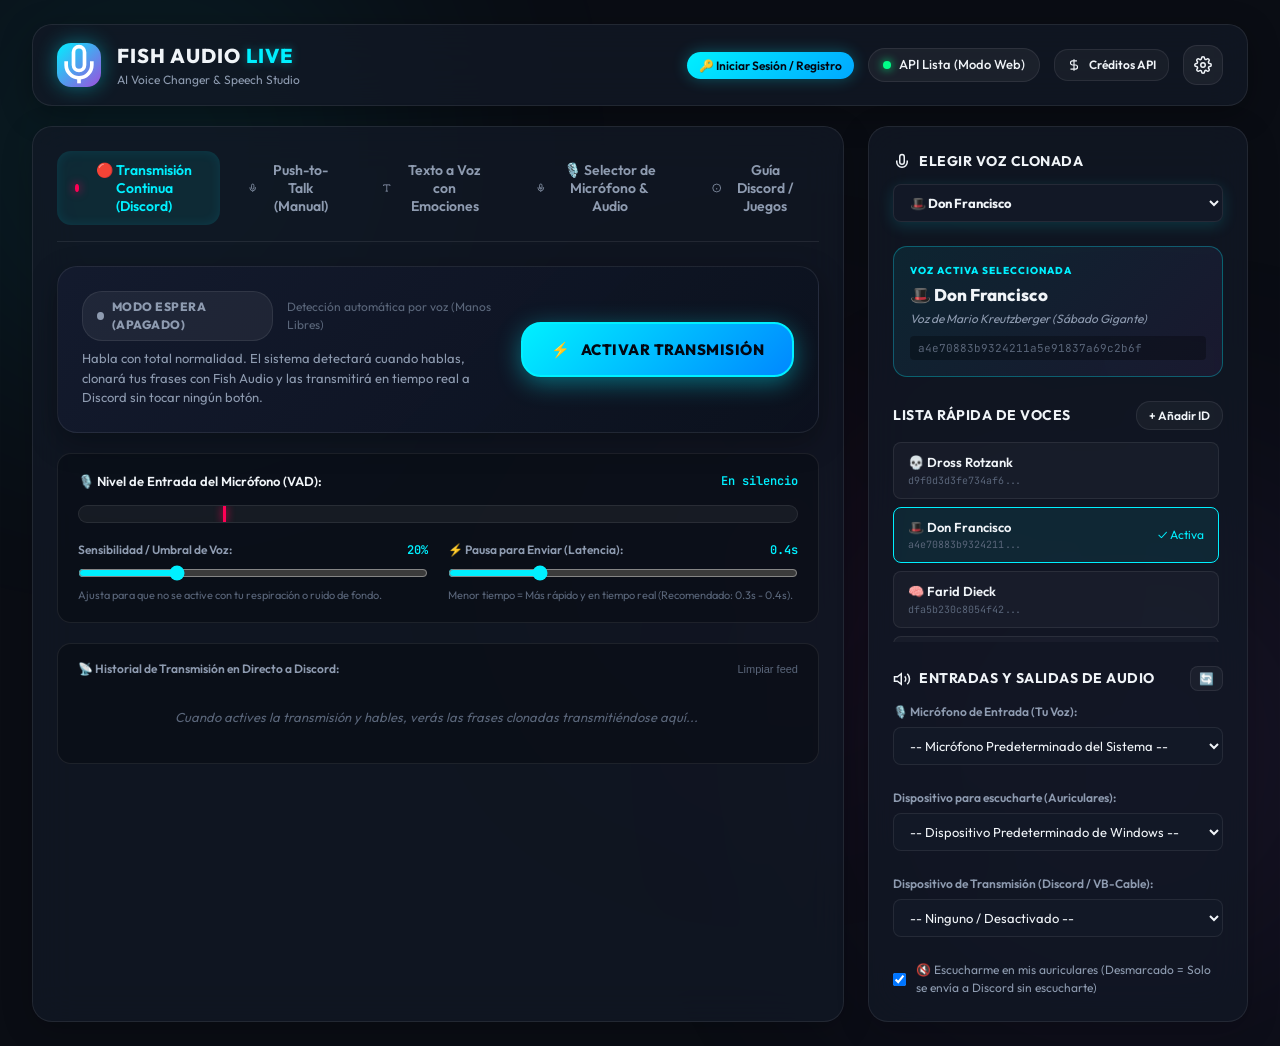
==== commit b85cef84: "feat: add dedicated audio input device selection tab with live VU meter test and tone check" ====
--- a/static/index.html
+++ b/static/index.html
@@ -95,6 +95,10 @@
                         <svg width="18" height="18" viewBox="0 0 24 24" fill="none" stroke="currentColor" stroke-width="2"><polyline points="4 7 4 4 20 4 20 7"/><line x1="9" y1="20" x2="15" y2="20"/><line x1="12" y1="4" x2="12" y2="20"/></svg>
                         Texto a Voz con Emociones
                     </button>
+                    <button class="tab-btn" data-tab="tab-devices">
+                        <svg width="18" height="18" viewBox="0 0 24 24" fill="none" stroke="currentColor" stroke-width="2"><path d="M12 2a3 3 0 0 0-3 3v7a3 3 0 0 0 6 0V5a3 3 0 0 0-3-3Z"/><path d="M19 10v2a7 7 0 0 1-14 0v-2"/><line x1="12" y1="19" x2="12" y2="22"/><circle cx="12" cy="12" r="1"/></svg>
+                        🎙️ Selector de Micrófono & Audio
+                    </button>
                     <button class="tab-btn" data-tab="tab-guide">
                         <svg width="18" height="18" viewBox="0 0 24 24" fill="none" stroke="currentColor" stroke-width="2"><circle cx="12" cy="12" r="10"/><line x1="12" y1="16" x2="12" y2="12"/><line x1="12" y1="8" x2="12.01" y2="8"/></svg>
                         Guía Discord / Juegos
@@ -276,6 +280,116 @@
                         </div>
                     </div>
                 </div>
+
+                <!-- Tab 4: Comprehensive Audio Input & Output Devices Control Center -->
+                <div id="tab-devices" class="tab-content">
+                    <div class="devices-hub">
+                        <!-- Top Banner / Control Bar -->
+                        <div class="device-hero-card">
+                            <div class="device-hero-info">
+                                <div class="device-hero-title">
+                                    <span class="device-icon-badge">🎙️</span>
+                                    <div>
+                                        <h3>Selector de Micrófonos y Dispositivos de Audio</h3>
+                                        <p>Elige qué micrófono capturará tu voz y gestiona tus salidas a auriculares y cables virtuales de Discord.</p>
+                                    </div>
+                                </div>
+                            </div>
+                            <div class="device-hero-actions">
+                                <button id="btnRefreshDevicesTab" class="btn btn-outline">
+                                    <span>🔄</span> Actualizar Dispositivos
+                                </button>
+                            </div>
+                        </div>
+
+                        <!-- Main Input Mic Selector & Live Audio Test Card -->
+                        <div class="device-main-card">
+                            <div class="section-subtitle space-between">
+                                <span>🎙️ 1. SELECCIONAR MICRÓFONO DE ENTRADA ACTIVO</span>
+                                <span id="micSelectedBadge" class="status-pill online">Micrófono Activo</span>
+                            </div>
+                            
+                            <div class="form-group" style="margin-top: 14px;">
+                                <label class="form-label" style="font-size: 14px; font-weight: 600;">Elegir Micrófono para Captura de Voz:</label>
+                                <select id="selectInputDeviceTab" class="form-select select-mic-large">
+                                    <option value="">Cargando micrófonos disponibles...</option>
+                                </select>
+                            </div>
+
+                            <!-- Live Microphone VU Meter & Test Canvas -->
+                            <div class="mic-test-panel">
+                                <div class="mic-test-header">
+                                    <div class="mic-test-title">
+                                        <strong>📊 Prueba de Micrófono en Tiempo Real:</strong>
+                                        <span id="micTestStatus" class="status-pill idle">En reposo</span>
+                                    </div>
+                                    <button id="btnToggleMicTest" class="btn btn-sm btn-primary">
+                                        <span id="btnToggleMicTestIcon">▶️</span>
+                                        <span id="btnToggleMicTestText">Probar Micrófono</span>
+                                    </button>
+                                </div>
+
+                                <!-- Dynamic VU Meter Bar -->
+                                <div class="vu-meter-wrapper">
+                                    <div class="vu-meter-scale">
+                                        <span>Silencio</span>
+                                        <span>Bajo</span>
+                                        <span>Óptimo</span>
+                                        <span>Alto / Saturación</span>
+                                    </div>
+                                    <div class="vu-meter-bar-bg">
+                                        <div id="micTestVuFill" class="vu-meter-fill" style="width: 0%;"></div>
+                                        <div class="vu-meter-marker-optimal" style="left: 60%;" title="Nivel Óptimo Recomendado"></div>
+                                    </div>
+                                </div>
+
+                                <!-- Canvas Waveform -->
+                                <canvas id="micTestCanvas" class="mic-test-canvas" width="600" height="70"></canvas>
+                                <div class="mic-test-hint">💡 Habla por tu micrófono mientras la prueba esté activa para verificar que la barra se mueva y que capture tu voz correctamente.</div>
+                            </div>
+                        </div>
+
+                        <!-- Output Devices Routing Card -->
+                        <div class="device-main-card">
+                            <div class="section-subtitle">
+                                <span>🎧 2. ENRUTAMIENTO DE SALIDAS (AURICULARES Y DISCORD)</span>
+                            </div>
+
+                            <div class="routing-grid-two">
+                                <div class="routing-box">
+                                    <label class="form-label">🎧 Para escucharte a ti mismo (Auriculares/Parlantes):</label>
+                                    <select id="selectPrimaryOutputTab" class="form-select">
+                                        <option value="">Cargando salidas...</option>
+                                    </select>
+                                    <button id="btnTestPrimarySound" class="btn btn-sm btn-outline mt-2">
+                                        <span>🔊</span> Probar Tono en Auriculares
+                                    </button>
+                                </div>
+
+                                <div class="routing-box">
+                                    <label class="form-label">⭐ Para transmitir a Discord / Juegos (VB-Cable):</label>
+                                    <select id="selectSecondaryOutputTab" class="form-select">
+                                        <option value="">Cargando salidas...</option>
+                                    </select>
+                                    <button id="btnTestSecondarySound" class="btn btn-sm btn-outline mt-2">
+                                        <span>🔊</span> Probar Tono en Cable Discord
+                                    </button>
+                                </div>
+                            </div>
+                        </div>
+
+                        <!-- Detected Microphones List Grid -->
+                        <div class="device-main-card">
+                            <div class="section-subtitle space-between">
+                                <span>📋 3. TODOS LOS MICRÓFONOS DETECTADOS EN TU SISTEMA</span>
+                                <span id="totalMicsBadge" class="status-pill idle">0 detectados</span>
+                            </div>
+                            <div id="detectedMicsList" class="detected-mics-grid">
+                                <!-- Populated dynamically -->
+                            </div>
+                        </div>
+                    </div>
+                </div>
             </section>
 
             <!-- Right Column: Voice Selection & Audio Routing -->
@@ -318,9 +432,12 @@
 
                 <!-- Audio Output Routing -->
                 <div class="side-section">
-                    <div class="section-title">
-                        <svg width="18" height="18" viewBox="0 0 24 24" fill="none" stroke="currentColor" stroke-width="2"><polygon points="11 5 6 9 2 9 2 15 6 15 11 19 11 5"/><path d="M19.07 4.93a10 10 0 0 1 0 14.14M15.54 8.46a5 5 0 0 1 0 7.07"/></svg>
-                        <span>Enrutamiento de Micrófonos y Salidas</span>
+                    <div class="section-title space-between">
+                        <div style="display:flex; align-items:center; gap:8px;">
+                            <svg width="18" height="18" viewBox="0 0 24 24" fill="none" stroke="currentColor" stroke-width="2"><polygon points="11 5 6 9 2 9 2 15 6 15 11 19 11 5"/><path d="M19.07 4.93a10 10 0 0 1 0 14.14M15.54 8.46a5 5 0 0 1 0 7.07"/></svg>
+                            <span>Entradas y Salidas de Audio</span>
+                        </div>
+                        <button id="btnRefreshDevicesSide" class="btn btn-xs btn-outline" title="Actualizar lista de micrófonos">🔄</button>
                     </div>
 
                     <div class="form-group">
--- a/static/style.css
+++ b/static/style.css
@@ -1486,3 +1486,295 @@
 ::-webkit-scrollbar-thumb:hover {
     background: rgba(0, 240, 255, 0.4);
 }
+
+/* =========================================================================
+   🎙️ AUDIO DEVICES & MICROPHONE CONTROL CENTER STYLES
+   ========================================================================= */
+
+.devices-hub {
+    display: flex;
+    flex-direction: column;
+    gap: 20px;
+}
+
+.device-hero-card {
+    background: linear-gradient(135deg, rgba(18, 24, 38, 0.9), rgba(0, 240, 255, 0.08));
+    border: 1px solid rgba(0, 240, 255, 0.25);
+    border-radius: var(--radius-lg);
+    padding: 22px 26px;
+    display: flex;
+    justify-content: space-between;
+    align-items: center;
+    gap: 20px;
+    box-shadow: 0 8px 30px rgba(0, 0, 0, 0.3);
+}
+
+.device-hero-title {
+    display: flex;
+    align-items: center;
+    gap: 16px;
+}
+
+.device-icon-badge {
+    font-size: 32px;
+    background: rgba(0, 240, 255, 0.12);
+    border: 1px solid var(--primary);
+    width: 60px;
+    height: 60px;
+    border-radius: var(--radius-md);
+    display: flex;
+    align-items: center;
+    justify-content: center;
+    box-shadow: 0 0 20px rgba(0, 240, 255, 0.25);
+}
+
+.device-hero-title h3 {
+    font-size: 19px;
+    font-weight: 700;
+    color: var(--text-main);
+    margin-bottom: 4px;
+}
+
+.device-hero-title p {
+    font-size: 13px;
+    color: var(--text-muted);
+}
+
+.device-main-card {
+    background: var(--bg-card);
+    border: 1px solid var(--border-color);
+    border-radius: var(--radius-lg);
+    padding: 24px;
+    backdrop-filter: blur(20px);
+    display: flex;
+    flex-direction: column;
+    gap: 16px;
+    transition: var(--transition);
+}
+
+.device-main-card:hover {
+    border-color: rgba(0, 240, 255, 0.2);
+}
+
+.select-mic-large {
+    font-size: 15px;
+    font-weight: 600;
+    padding: 14px 18px;
+    background-color: #0d121c;
+    border: 1px solid rgba(0, 240, 255, 0.3);
+    border-radius: var(--radius-md);
+    box-shadow: 0 4px 15px rgba(0, 0, 0, 0.2);
+}
+
+.select-mic-large:focus {
+    border-color: var(--primary);
+    box-shadow: 0 0 20px var(--primary-glow);
+}
+
+/* Mic Live Test Panel */
+.mic-test-panel {
+    background: rgba(10, 14, 22, 0.85);
+    border: 1px solid rgba(255, 255, 255, 0.06);
+    border-radius: var(--radius-md);
+    padding: 18px 20px;
+    display: flex;
+    flex-direction: column;
+    gap: 14px;
+}
+
+.mic-test-header {
+    display: flex;
+    justify-content: space-between;
+    align-items: center;
+}
+
+.mic-test-title {
+    display: flex;
+    align-items: center;
+    gap: 10px;
+    font-size: 14px;
+}
+
+.status-pill {
+    font-size: 11px;
+    font-weight: 700;
+    text-transform: uppercase;
+    letter-spacing: 0.5px;
+    padding: 4px 10px;
+    border-radius: 20px;
+}
+
+.status-pill.idle {
+    background: rgba(255, 255, 255, 0.08);
+    color: var(--text-muted);
+}
+
+.status-pill.active {
+    background: rgba(0, 240, 255, 0.15);
+    color: var(--primary);
+    border: 1px solid var(--primary);
+    box-shadow: 0 0 10px var(--primary-glow);
+}
+
+.status-pill.online {
+    background: rgba(0, 255, 136, 0.15);
+    color: var(--success);
+    border: 1px solid var(--success);
+}
+
+.status-pill.clipping {
+    background: rgba(255, 51, 102, 0.2);
+    color: var(--danger);
+    border: 1px solid var(--danger);
+}
+
+/* VU Meter Scale & Bar */
+.vu-meter-wrapper {
+    display: flex;
+    flex-direction: column;
+    gap: 6px;
+}
+
+.vu-meter-scale {
+    display: flex;
+    justify-content: space-between;
+    font-size: 11px;
+    color: var(--text-dim);
+    font-family: 'JetBrains Mono', monospace;
+    padding: 0 4px;
+}
+
+.vu-meter-bar-bg {
+    height: 16px;
+    background: #090c12;
+    border-radius: 8px;
+    overflow: hidden;
+    position: relative;
+    border: 1px solid rgba(255, 255, 255, 0.08);
+}
+
+.vu-meter-fill {
+    height: 100%;
+    width: 0%;
+    background: linear-gradient(90deg, #00ff88 0%, #00f0ff 60%, #ffb703 85%, #ff3366 100%);
+    border-radius: 8px;
+    transition: width 0.06s ease;
+    box-shadow: 0 0 12px rgba(0, 240, 255, 0.5);
+}
+
+.vu-meter-marker-optimal {
+    position: absolute;
+    top: 0;
+    bottom: 0;
+    width: 2px;
+    background: rgba(255, 255, 255, 0.4);
+}
+
+.mic-test-canvas {
+    width: 100%;
+    height: 70px;
+    background: #090c12;
+    border: 1px solid rgba(255, 255, 255, 0.06);
+    border-radius: var(--radius-sm);
+}
+
+.mic-test-hint {
+    font-size: 12px;
+    color: var(--text-muted);
+}
+
+/* Routing Grid */
+.routing-grid-two {
+    display: grid;
+    grid-template-columns: repeat(auto-fit, minmax(280px, 1fr));
+    gap: 16px;
+}
+
+.routing-box {
+    background: rgba(10, 14, 22, 0.6);
+    border: 1px solid rgba(255, 255, 255, 0.06);
+    border-radius: var(--radius-md);
+    padding: 16px;
+    display: flex;
+    flex-direction: column;
+    gap: 10px;
+}
+
+/* Detected Mics Grid */
+.detected-mics-grid {
+    display: grid;
+    grid-template-columns: repeat(auto-fill, minmax(280px, 1fr));
+    gap: 14px;
+    max-height: 380px;
+    overflow-y: auto;
+    padding-right: 4px;
+}
+
+.mic-card-item {
+    background: rgba(14, 19, 30, 0.7);
+    border: 1px solid rgba(255, 255, 255, 0.06);
+    border-radius: var(--radius-md);
+    padding: 14px 16px;
+    display: flex;
+    flex-direction: column;
+    justify-content: space-between;
+    gap: 12px;
+    transition: var(--transition);
+}
+
+.mic-card-item:hover {
+    border-color: rgba(0, 240, 255, 0.3);
+    background: rgba(20, 28, 44, 0.85);
+    transform: translateY(-2px);
+}
+
+.mic-card-item.selected {
+    border-color: var(--primary);
+    background: rgba(0, 240, 255, 0.08);
+    box-shadow: 0 0 16px rgba(0, 240, 255, 0.15);
+}
+
+.mic-card-header {
+    display: flex;
+    align-items: flex-start;
+    gap: 10px;
+}
+
+.mic-card-icon {
+    font-size: 20px;
+}
+
+.mic-card-name {
+    font-size: 13px;
+    font-weight: 600;
+    color: var(--text-main);
+    line-height: 1.3;
+}
+
+.mic-card-meta {
+    font-size: 11px;
+    color: var(--text-muted);
+    font-family: 'JetBrains Mono', monospace;
+    display: flex;
+    gap: 8px;
+    margin-top: 4px;
+}
+
+.mic-card-badge {
+    display: inline-block;
+    padding: 2px 6px;
+    background: rgba(255, 255, 255, 0.06);
+    border-radius: 4px;
+    font-size: 10px;
+    color: var(--primary);
+}
+
+.btn-xs {
+    padding: 4px 8px;
+    font-size: 12px;
+    border-radius: var(--radius-sm);
+}
+
+.mt-2 {
+    margin-top: 8px;
+}
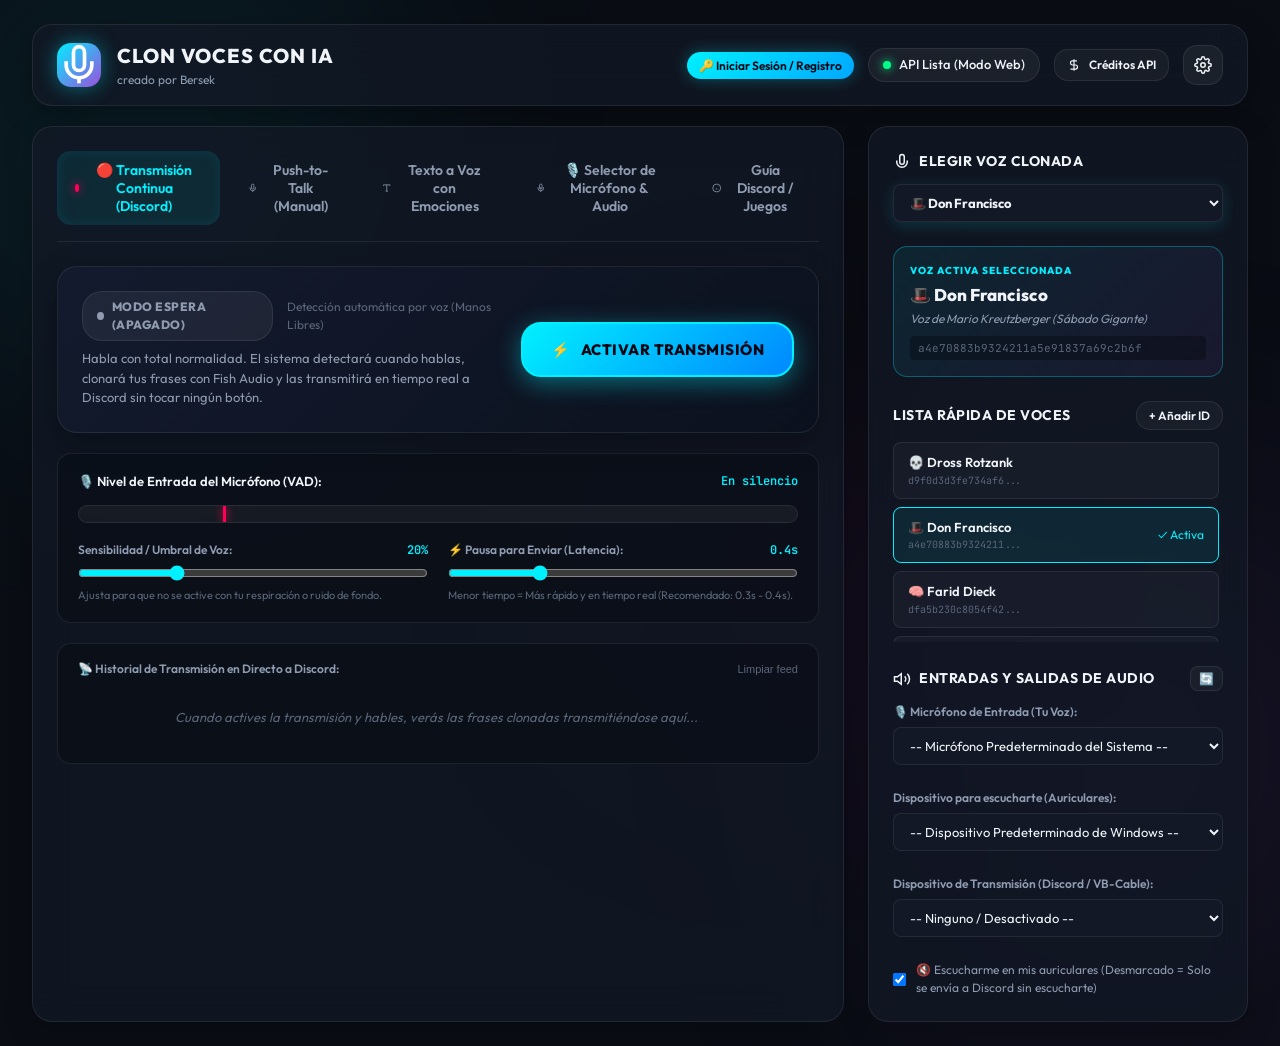
==== commit e0c41954: "feat: add microphone device selector hub and dedicated audio players for TTS, PTT and continuous mod" ====
--- a/static/index.html
+++ b/static/index.html
@@ -29,8 +29,8 @@
                     </svg>
                 </div>
                 <div>
-                    <h1>FISH AUDIO <span>LIVE</span></h1>
-                    <p class="subtitle">AI Voice Changer & Speech Studio</p>
+                    <h1>CLON VOCES CON IA</h1>
+                    <p class="subtitle">creado por Bersek</p>
                 </div>
             </div>
 
@@ -162,6 +162,15 @@
                                 <div class="empty-feed-msg">Cuando actives la transmisión y hables, verás las frases clonadas transmitiéndose aquí...</div>
                             </div>
                         </div>
+
+                        <!-- Live Output Monitor Player -->
+                        <div id="liveAudioCard" class="latest-audio-card hidden" style="margin-top: 16px;">
+                            <div class="audio-info">
+                                <span class="audio-title">🔊 Última Frase Transmitida</span>
+                                <span id="liveAudioStatusTag" class="tag-status">✓ Emitido</span>
+                            </div>
+                            <audio id="liveAudioPlayer" controls style="width:100%; margin-top:10px;"></audio>
+                        </div>
                     </div>
                 </div>
 
@@ -208,10 +217,14 @@
                         <!-- Audio Player Output -->
                         <div id="latestAudioCard" class="latest-audio-card hidden">
                             <div class="audio-info">
-                                <span class="audio-title">✨ Última Salida Clonada</span>
-                                <span id="audioDuration" class="audio-duration">0.0s</span>
-                            </div>
-                            <audio id="audioPlayer" controls></audio>
+                                <span class="audio-title">✨ Última Voz Clonada</span>
+                                <span id="audioDuration" class="tag-status">Listo</span>
+                            </div>
+                            <audio id="audioPlayer" controls style="width:100%; margin-top:10px;"></audio>
+                            <div class="audio-actions-row" style="margin-top: 10px; display: flex; gap: 10px;">
+                                <button id="btnReplayMic" class="btn btn-sm btn-outline">🔁 Volver a Escuchar</button>
+                                <a id="btnDownloadMic" class="btn btn-sm btn-outline" download="voz_clonada.mp3">⬇️ Descargar MP3</a>
+                            </div>
                         </div>
                     </div>
                 </div>
@@ -248,6 +261,19 @@
                             </button>
                             <button id="btnClearTTS" class="btn btn-outline">Limpiar</button>
                         </div>
+
+                        <!-- Audio Player Output for TTS -->
+                        <div id="ttsAudioCard" class="latest-audio-card hidden" style="margin-top: 20px;">
+                            <div class="audio-info">
+                                <span class="audio-title">✨ Audio Generado con Voz IA</span>
+                                <span id="ttsAudioStatusTag" class="tag-status">Listo</span>
+                            </div>
+                            <audio id="ttsAudioPlayer" controls style="width:100%; margin-top:10px;"></audio>
+                            <div class="audio-actions-row" style="margin-top: 10px; display: flex; gap: 10px;">
+                                <button id="btnReplayTTS" class="btn btn-sm btn-outline">🔁 Volver a Escuchar</button>
+                                <a id="btnDownloadTTS" class="btn btn-sm btn-outline" download="voz_ia.mp3">⬇️ Descargar MP3</a>
+                            </div>
+                        </div>
                     </div>
                 </div>
 
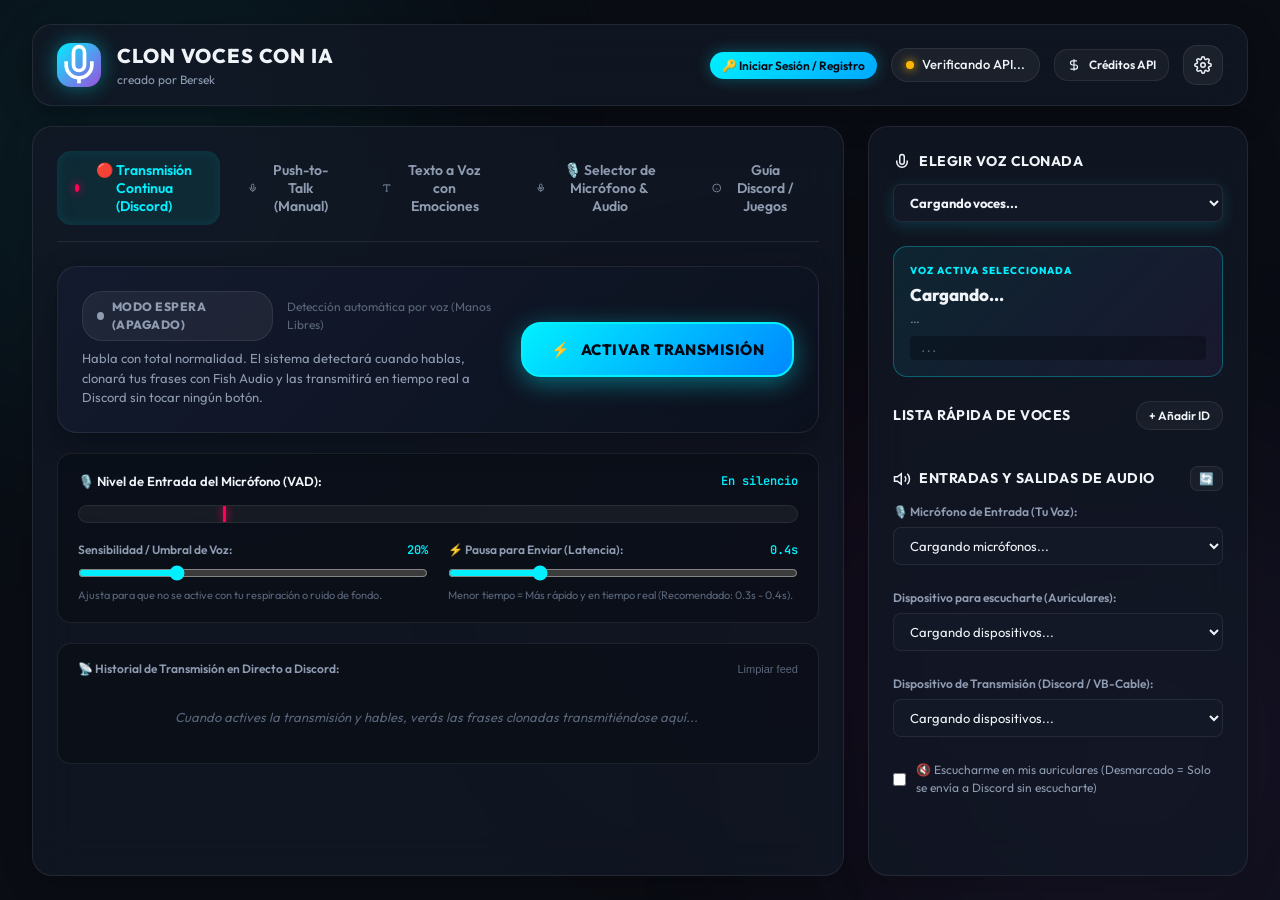
==== commit 5c26d2d0: "fix(cors): resolve Fish Audio API CORS by routing through backend server and adding configurable bac" ====
--- a/static/index.html
+++ b/static/index.html
@@ -531,6 +531,11 @@
                         🧠 <strong>Motor Activo:</strong> Whisper AI + Filtro de Ruido Dinámico FFmpeg (Precisión Máxima)
                     </small>
                 </div>
+                <div class="form-group">
+                    <label class="form-label">URL del Servidor Backend (para GitHub Pages):</label>
+                    <input type="text" id="settingBackendUrl" class="form-input" placeholder="http://localhost:7860 o https://tu-tunel.ngrok-free.app">
+                    <small class="form-help">Si utilizas la web desde GitHub Pages, conéctala a tu servidor local ejecutando <code>python server.py</code> o con tu túnel para evitar bloqueos de CORS del navegador.</small>
+                </div>
             </div>
             <div class="modal-footer">
                 <button class="btn btn-outline" onclick="closeSettingsModal()">Cancelar</button>
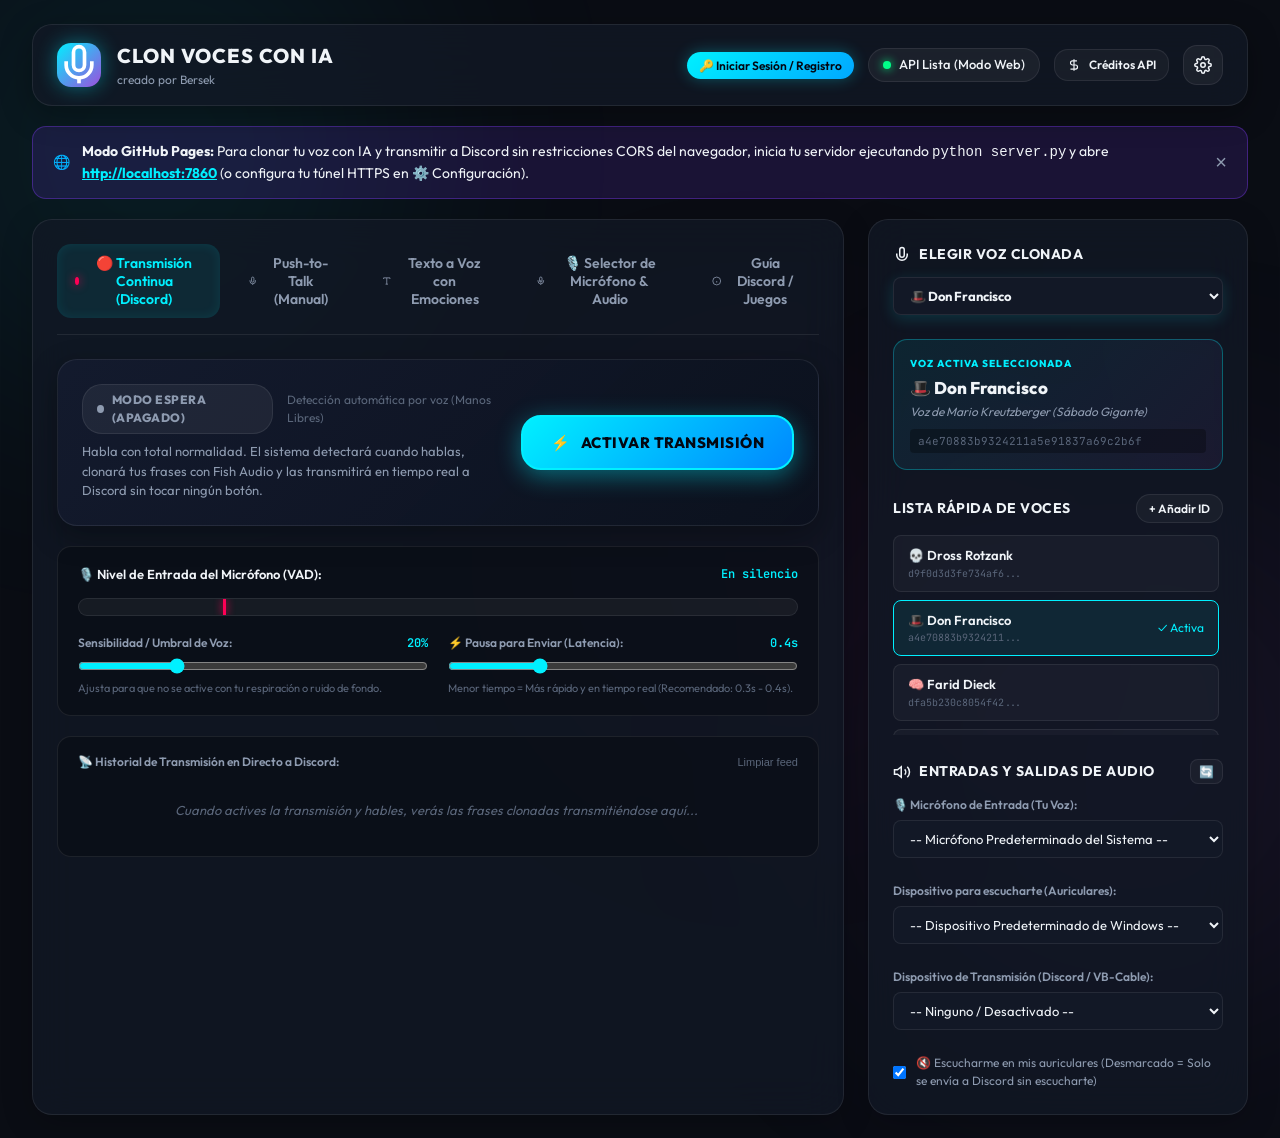
==== commit 5a7003ee: "fix(cache): add cache-busting v2.5.1 and no-cache meta tags to guarantee instant loading" ====
--- a/static/index.html
+++ b/static/index.html
@@ -9,7 +9,11 @@
     <link rel="preconnect" href="https://fonts.gstatic.com" crossorigin>
     <link href="https://fonts.googleapis.com/css2?family=Outfit:wght@300;400;500;600;700;800&family=JetBrains+Mono:wght@400;500&display=swap" rel="stylesheet">
     <link rel="icon" type="image/svg+xml" href="data:image/svg+xml,<svg xmlns='http://www.w3.org/2000/svg' viewBox='0 0 100 100'><text y='.9em' font-size='90'>🎙️</text></svg>">
-    <link rel="stylesheet" href="style.css">
+    <!-- Cache control -->
+    <meta http-equiv="Cache-Control" content="no-cache, no-store, must-revalidate">
+    <meta http-equiv="Pragma" content="no-cache">
+    <meta http-equiv="Expires" content="0">
+    <link rel="stylesheet" href="style.css?v=2.5.1">
 </head>
 <body>
     <!-- Background glow ambient effects -->
@@ -75,6 +79,18 @@
                 </div>
             </div>
             <button class="banner-close" onclick="document.getElementById('creditAlertBanner').classList.add('hidden')">×</button>
+        </div>
+
+        <!-- Server Connection Alert Banner (Shown on GitHub Pages if backend is not connected) -->
+        <div id="corsAlertBanner" class="credit-banner hidden" style="background: rgba(124, 58, 237, 0.15); border-color: rgba(124, 58, 237, 0.4);">
+            <div class="banner-content">
+                <div class="banner-icon">🌐</div>
+                <div>
+                    <strong>Modo GitHub Pages:</strong>
+                    <span>Para clonar tu voz con IA y transmitir a Discord sin restricciones CORS del navegador, inicia tu servidor ejecutando <code>python server.py</code> y abre <a href="http://localhost:7860" style="color:var(--primary); font-weight:bold;">http://localhost:7860</a> (o configura tu túnel HTTPS en ⚙️ Configuración).</span>
+                </div>
+            </div>
+            <button class="banner-close" onclick="document.getElementById('corsAlertBanner').classList.add('hidden')">×</button>
         </div>
 
         <!-- Main Layout Grid -->
@@ -631,6 +647,6 @@
     <!-- Toast Notification -->
     <div id="toast" class="toast hidden"></div>
 
-    <script src="app.js"></script>
+    <script src="app.js?v=2.5.1"></script>
 </body>
 </html>
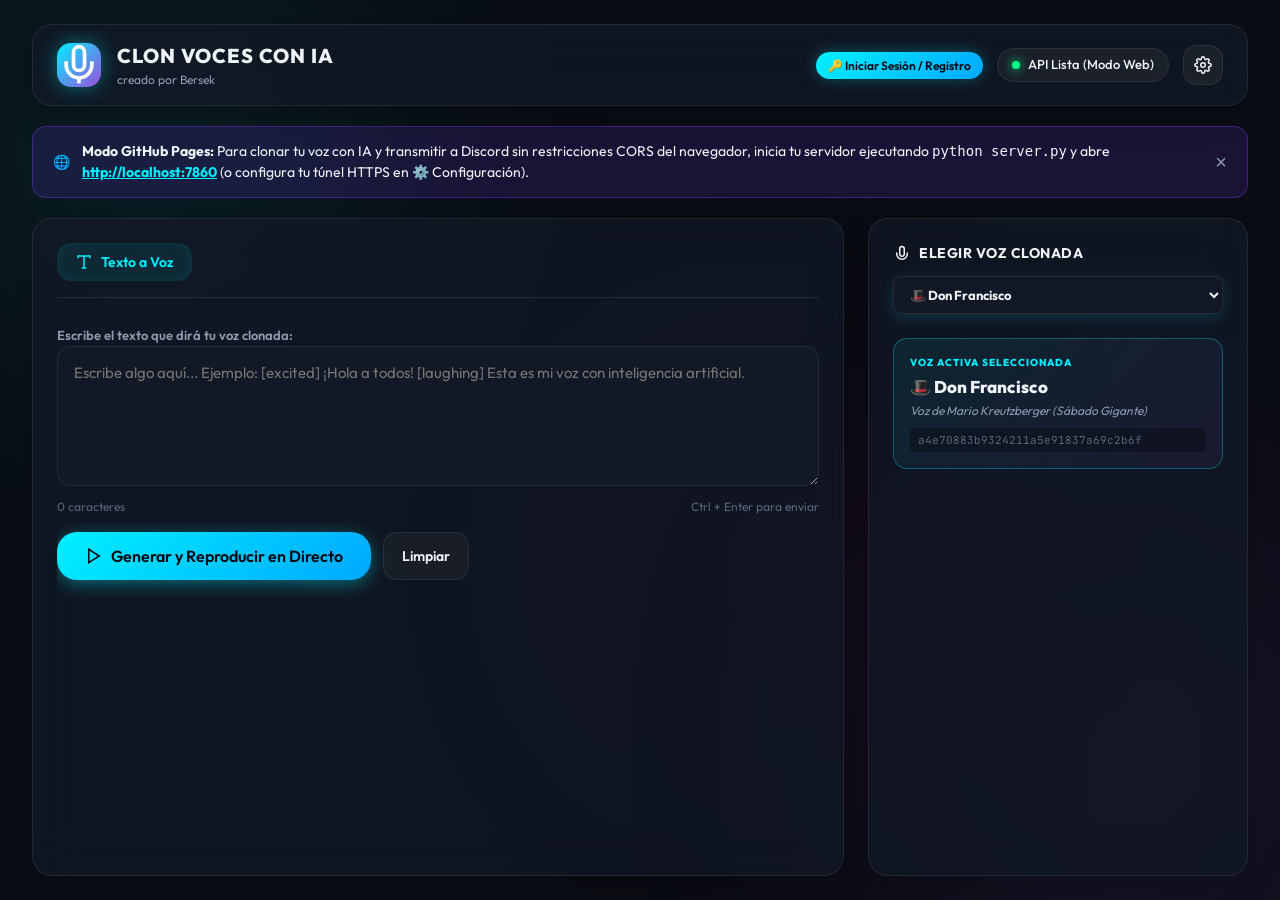
==== commit 99a3c325: "UI: hide unused sections, fix layout scroll, update voice selector dropdown" ====
--- a/static/index.html
+++ b/static/index.html
@@ -1,5 +1,6 @@
 <!DOCTYPE html>
 <html lang="es">
+
 <head>
     <meta charset="UTF-8">
     <meta name="viewport" content="width=device-width, initial-scale=1.0">
@@ -7,14 +8,18 @@
     <!-- Google Fonts -->
     <link rel="preconnect" href="https://fonts.googleapis.com">
     <link rel="preconnect" href="https://fonts.gstatic.com" crossorigin>
-    <link href="https://fonts.googleapis.com/css2?family=Outfit:wght@300;400;500;600;700;800&family=JetBrains+Mono:wght@400;500&display=swap" rel="stylesheet">
-    <link rel="icon" type="image/svg+xml" href="data:image/svg+xml,<svg xmlns='http://www.w3.org/2000/svg' viewBox='0 0 100 100'><text y='.9em' font-size='90'>🎙️</text></svg>">
+    <link
+        href="https://fonts.googleapis.com/css2?family=Outfit:wght@300;400;500;600;700;800&family=JetBrains+Mono:wght@400;500&display=swap"
+        rel="stylesheet">
+    <link rel="icon" type="image/svg+xml"
+        href="data:image/svg+xml,<svg xmlns='http://www.w3.org/2000/svg' viewBox='0 0 100 100'><text y='.9em' font-size='90'>🎙️</text></svg>">
     <!-- Cache control -->
     <meta http-equiv="Cache-Control" content="no-cache, no-store, must-revalidate">
     <meta http-equiv="Pragma" content="no-cache">
     <meta http-equiv="Expires" content="0">
     <link rel="stylesheet" href="style.css?v=2.5.1">
 </head>
+
 <body>
     <!-- Background glow ambient effects -->
     <div class="ambient-glow glow-1"></div>
@@ -27,9 +32,9 @@
             <div class="brand">
                 <div class="logo-icon">
                     <svg viewBox="0 0 24 24" fill="none" stroke="currentColor" stroke-width="2">
-                        <path d="M12 2a3 3 0 0 0-3 3v7a3 3 0 0 0 6 0V5a3 3 0 0 0-3-3Z"/>
-                        <path d="M19 10v2a7 7 0 0 1-14 0v-2"/>
-                        <line x1="12" y1="19" x2="12" y2="22"/>
+                        <path d="M12 2a3 3 0 0 0-3 3v7a3 3 0 0 0 6 0V5a3 3 0 0 0-3-3Z" />
+                        <path d="M19 10v2a7 7 0 0 1-14 0v-2" />
+                        <line x1="12" y1="19" x2="12" y2="22" />
                     </svg>
                 </div>
                 <div>
@@ -59,12 +64,19 @@
                     <span id="statusText">Verificando API...</span>
                 </div>
 
-                <a href="https://fish.audio/app/developers" target="_blank" class="btn btn-outline btn-sm">
-                    <svg width="14" height="14" viewBox="0 0 24 24" fill="none" stroke="currentColor" stroke-width="2"><path d="M12 2v20M17 5H9.5a3.5 3.5 0 0 0 0 7h5a3.5 3.5 0 0 1 0 7H6"/></svg>
+                <a href="https://fish.audio/app/developers" target="_blank" class="btn btn-outline btn-sm"
+                    style="display: none;">
+                    <svg width="14" height="14" viewBox="0 0 24 24" fill="none" stroke="currentColor" stroke-width="2">
+                        <path d="M12 2v20M17 5H9.5a3.5 3.5 0 0 0 0 7h5a3.5 3.5 0 0 1 0 7H6" />
+                    </svg>
                     Créditos API
                 </a>
                 <button id="btnOpenSettings" class="btn btn-icon" title="Configuración">
-                    <svg width="18" height="18" viewBox="0 0 24 24" fill="none" stroke="currentColor" stroke-width="2"><circle cx="12" cy="12" r="3"/><path d="M19.4 15a1.65 1.65 0 0 0 .33 1.82l.06.06a2 2 0 0 1 0 2.83 2 2 0 0 1-2.83 0l-.06-.06a1.65 1.65 0 0 0-1.82-.33 1.65 1.65 0 0 0-1 1.51V21a2 2 0 0 1-2 2 2 2 0 0 1-2-2v-.09A1.65 1.65 0 0 0 9 19.4a1.65 1.65 0 0 0-1.82.33l-.06.06a2 2 0 0 1-2.83 0 2 2 0 0 1 0-2.83l.06-.06a1.65 1.65 0 0 0 .33-1.82 1.65 1.65 0 0 0-1.51-1H3a2 2 0 0 1-2-2 2 2 0 0 1 2-2h.09A1.65 1.65 0 0 0 4.6 9a1.65 1.65 0 0 0-.33-1.82l-.06-.06a2 2 0 0 1 0-2.83 2 2 0 0 1 2.83 0l.06.06a1.65 1.65 0 0 0 1.82.33H9a1.65 1.65 0 0 0 1-1.51V3a2 2 0 0 1 2-2 2 2 0 0 1 2 2v.09a1.65 1.65 0 0 0 1 1.51 1.65 1.65 0 0 0 1.82-.33l.06-.06a2 2 0 0 1 2.83 0 2 2 0 0 1 0 2.83l-.06.06a1.65 1.65 0 0 0-.33 1.82V9a1.65 1.65 0 0 0 1.51 1H21a2 2 0 0 1 2 2 2 2 0 0 1-2 2h-.09a1.65 1.65 0 0 0-1.51 1z"/></svg>
+                    <svg width="18" height="18" viewBox="0 0 24 24" fill="none" stroke="currentColor" stroke-width="2">
+                        <circle cx="12" cy="12" r="3" />
+                        <path
+                            d="M19.4 15a1.65 1.65 0 0 0 .33 1.82l.06.06a2 2 0 0 1 0 2.83 2 2 0 0 1-2.83 0l-.06-.06a1.65 1.65 0 0 0-1.82-.33 1.65 1.65 0 0 0-1 1.51V21a2 2 0 0 1-2 2 2 2 0 0 1-2-2v-.09A1.65 1.65 0 0 0 9 19.4a1.65 1.65 0 0 0-1.82.33l-.06.06a2 2 0 0 1-2.83 0 2 2 0 0 1 0-2.83l.06-.06a1.65 1.65 0 0 0 .33-1.82 1.65 1.65 0 0 0-1.51-1H3a2 2 0 0 1-2-2 2 2 0 0 1 2-2h.09A1.65 1.65 0 0 0 4.6 9a1.65 1.65 0 0 0-.33-1.82l-.06-.06a2 2 0 0 1 0-2.83 2 2 0 0 1 2.83 0l.06.06a1.65 1.65 0 0 0 1.82.33H9a1.65 1.65 0 0 0 1-1.51V3a2 2 0 0 1 2-2 2 2 0 0 1 2 2v.09a1.65 1.65 0 0 0 1 1.51 1.65 1.65 0 0 0 1.82-.33l.06-.06a2 2 0 0 1 2.83 0 2 2 0 0 1 0 2.83l-.06.06a1.65 1.65 0 0 0-.33 1.82V9a1.65 1.65 0 0 0 1.51 1H21a2 2 0 0 1 2 2 2 2 0 0 1-2 2h-.09a1.65 1.65 0 0 0-1.51 1z" />
+                    </svg>
                 </button>
             </div>
         </header>
@@ -75,22 +87,31 @@
                 <div class="banner-icon">⚠️</div>
                 <div>
                     <strong>Aviso de Crédito de API (Error 402):</strong>
-                    <span>Fish Audio gestiona el saldo de la API de forma independiente a la suscripción web. Debes recargar o activar tu saldo de API de desarrollador en <a href="https://fish.audio/app/developers" target="_blank">fish.audio/app/developers</a>.</span>
-                </div>
-            </div>
-            <button class="banner-close" onclick="document.getElementById('creditAlertBanner').classList.add('hidden')">×</button>
+                    <span>Fish Audio gestiona el saldo de la API de forma independiente a la suscripción web. Debes
+                        recargar o activar tu saldo de API de desarrollador en <a
+                            href="https://fish.audio/app/developers"
+                            target="_blank">fish.audio/app/developers</a>.</span>
+                </div>
+            </div>
+            <button class="banner-close"
+                onclick="document.getElementById('creditAlertBanner').classList.add('hidden')">×</button>
         </div>
 
         <!-- Server Connection Alert Banner (Shown on GitHub Pages if backend is not connected) -->
-        <div id="corsAlertBanner" class="credit-banner hidden" style="background: rgba(124, 58, 237, 0.15); border-color: rgba(124, 58, 237, 0.4);">
+        <div id="corsAlertBanner" class="credit-banner hidden"
+            style="background: rgba(124, 58, 237, 0.15); border-color: rgba(124, 58, 237, 0.4);">
             <div class="banner-content">
                 <div class="banner-icon">🌐</div>
                 <div>
                     <strong>Modo GitHub Pages:</strong>
-                    <span>Para clonar tu voz con IA y transmitir a Discord sin restricciones CORS del navegador, inicia tu servidor ejecutando <code>python server.py</code> y abre <a href="http://localhost:7860" style="color:var(--primary); font-weight:bold;">http://localhost:7860</a> (o configura tu túnel HTTPS en ⚙️ Configuración).</span>
-                </div>
-            </div>
-            <button class="banner-close" onclick="document.getElementById('corsAlertBanner').classList.add('hidden')">×</button>
+                    <span>Para clonar tu voz con IA y transmitir a Discord sin restricciones CORS del navegador, inicia
+                        tu servidor ejecutando <code>python server.py</code> y abre <a href="http://localhost:7860"
+                            style="color:var(--primary); font-weight:bold;">http://localhost:7860</a> (o configura tu
+                        túnel HTTPS en ⚙️ Configuración).</span>
+                </div>
+            </div>
+            <button class="banner-close"
+                onclick="document.getElementById('corsAlertBanner').classList.add('hidden')">×</button>
         </div>
 
         <!-- Main Layout Grid -->
@@ -99,30 +120,51 @@
             <section class="panel main-panel">
                 <!-- Mode Tabs -->
                 <div class="tabs-header">
-                    <button class="tab-btn active" data-tab="tab-continuous">
+                    <button class="tab-btn" data-tab="tab-continuous" style="display: none;">
                         <span class="live-dot-icon"></span>
                         🔴 Transmisión Continua (Discord)
                     </button>
-                    <button class="tab-btn" data-tab="tab-mic">
-                        <svg width="18" height="18" viewBox="0 0 24 24" fill="none" stroke="currentColor" stroke-width="2"><path d="M12 2a3 3 0 0 0-3 3v7a3 3 0 0 0 6 0V5a3 3 0 0 0-3-3Z"/><path d="M19 10v2a7 7 0 0 1-14 0v-2"/><line x1="12" y1="19" x2="12" y2="22"/></svg>
+                    <button class="tab-btn" data-tab="tab-mic" style="display: none;">
+                        <svg width="18" height="18" viewBox="0 0 24 24" fill="none" stroke="currentColor"
+                            stroke-width="2">
+                            <path d="M12 2a3 3 0 0 0-3 3v7a3 3 0 0 0 6 0V5a3 3 0 0 0-3-3Z" />
+                            <path d="M19 10v2a7 7 0 0 1-14 0v-2" />
+                            <line x1="12" y1="19" x2="12" y2="22" />
+                        </svg>
                         Push-to-Talk (Manual)
                     </button>
-                    <button class="tab-btn" data-tab="tab-tts">
-                        <svg width="18" height="18" viewBox="0 0 24 24" fill="none" stroke="currentColor" stroke-width="2"><polyline points="4 7 4 4 20 4 20 7"/><line x1="9" y1="20" x2="15" y2="20"/><line x1="12" y1="4" x2="12" y2="20"/></svg>
-                        Texto a Voz con Emociones
+                    <button class="tab-btn active" data-tab="tab-tts">
+                        <svg width="18" height="18" viewBox="0 0 24 24" fill="none" stroke="currentColor"
+                            stroke-width="2">
+                            <polyline points="4 7 4 4 20 4 20 7" />
+                            <line x1="9" y1="20" x2="15" y2="20" />
+                            <line x1="12" y1="4" x2="12" y2="20" />
+                        </svg>
+                        Texto a Voz
                     </button>
-                    <button class="tab-btn" data-tab="tab-devices">
-                        <svg width="18" height="18" viewBox="0 0 24 24" fill="none" stroke="currentColor" stroke-width="2"><path d="M12 2a3 3 0 0 0-3 3v7a3 3 0 0 0 6 0V5a3 3 0 0 0-3-3Z"/><path d="M19 10v2a7 7 0 0 1-14 0v-2"/><line x1="12" y1="19" x2="12" y2="22"/><circle cx="12" cy="12" r="1"/></svg>
+                    <button class="tab-btn" data-tab="tab-devices" style="display: none;">
+                        <svg width="18" height="18" viewBox="0 0 24 24" fill="none" stroke="currentColor"
+                            stroke-width="2">
+                            <path d="M12 2a3 3 0 0 0-3 3v7a3 3 0 0 0 6 0V5a3 3 0 0 0-3-3Z" />
+                            <path d="M19 10v2a7 7 0 0 1-14 0v-2" />
+                            <line x1="12" y1="19" x2="12" y2="22" />
+                            <circle cx="12" cy="12" r="1" />
+                        </svg>
                         🎙️ Selector de Micrófono & Audio
                     </button>
-                    <button class="tab-btn" data-tab="tab-guide">
-                        <svg width="18" height="18" viewBox="0 0 24 24" fill="none" stroke="currentColor" stroke-width="2"><circle cx="12" cy="12" r="10"/><line x1="12" y1="16" x2="12" y2="12"/><line x1="12" y1="8" x2="12.01" y2="8"/></svg>
+                    <button class="tab-btn" data-tab="tab-guide" style="display: none;">
+                        <svg width="18" height="18" viewBox="0 0 24 24" fill="none" stroke="currentColor"
+                            stroke-width="2">
+                            <circle cx="12" cy="12" r="10" />
+                            <line x1="12" y1="16" x2="12" y2="12" />
+                            <line x1="12" y1="8" x2="12.01" y2="8" />
+                        </svg>
                         Guía Discord / Juegos
                     </button>
                 </div>
 
                 <!-- Tab 0: Continuous Live Streaming Mode -->
-                <div id="tab-continuous" class="tab-content active">
+                <div id="tab-continuous" class="tab-content">
                     <div class="continuous-hub">
                         <!-- Master Live Toggle Banner -->
                         <div class="master-live-card">
@@ -134,7 +176,9 @@
                                     </span>
                                     <span class="live-subtext">Detección automática por voz (Manos Libres)</span>
                                 </div>
-                                <p class="live-desc">Habla con total normalidad. El sistema detectará cuando hablas, clonará tus frases con Fish Audio y las transmitirá en tiempo real a Discord sin tocar ningún botón.</p>
+                                <p class="live-desc">Habla con total normalidad. El sistema detectará cuando hablas,
+                                    clonará tus frases con Fish Audio y las transmitirá en tiempo real a Discord sin
+                                    tocar ningún botón.</p>
                             </div>
                             <div class="live-switch-wrapper">
                                 <button id="btnToggleLive" class="btn-live-toggle">
@@ -152,18 +196,24 @@
                             </div>
                             <div class="meter-bar-container">
                                 <div id="vadMeterFill" class="meter-bar-fill" style="width: 0%;"></div>
-                                <div id="vadThresholdLine" class="meter-threshold-marker" style="left: 20%;" title="Umbral de Activación"></div>
+                                <div id="vadThresholdLine" class="meter-threshold-marker" style="left: 20%;"
+                                    title="Umbral de Activación"></div>
                             </div>
                             <div class="meter-calibration-grid">
                                 <div class="calib-item">
-                                    <label class="calib-label">Sensibilidad / Umbral de Voz: <span id="valThreshold">20%</span></label>
-                                    <input type="range" id="sliderVadThreshold" min="5" max="60" value="20" class="range-slider">
+                                    <label class="calib-label">Sensibilidad / Umbral de Voz: <span
+                                            id="valThreshold">20%</span></label>
+                                    <input type="range" id="sliderVadThreshold" min="0" max="60" value="20"
+                                        class="range-slider">
                                     <small>Ajusta para que no se active con tu respiración o ruido de fondo.</small>
                                 </div>
                                 <div class="calib-item">
-                                    <label class="calib-label">⚡ Pausa para Enviar (Latencia): <span id="valSilenceTime">0.4s</span></label>
-                                    <input type="range" id="sliderSilenceTime" min="2" max="10" value="4" class="range-slider">
-                                    <small>Menor tiempo = Más rápido y en tiempo real (Recomendado: 0.3s - 0.4s).</small>
+                                    <label class="calib-label">⚡ Pausa para Enviar (Latencia): <span
+                                            id="valSilenceTime">0.4s</span></label>
+                                    <input type="range" id="sliderSilenceTime" min="2" max="10" value="4"
+                                        class="range-slider">
+                                    <small>Menor tiempo = Más rápido y en tiempo real (Recomendado: 0.3s -
+                                        0.4s).</small>
                                 </div>
                             </div>
                         </div>
@@ -175,7 +225,8 @@
                                 <button id="btnClearFeed" class="btn-text-sm">Limpiar feed</button>
                             </div>
                             <div id="liveSentencesFeed" class="sentences-feed">
-                                <div class="empty-feed-msg">Cuando actives la transmisión y hables, verás las frases clonadas transmitiéndose aquí...</div>
+                                <div class="empty-feed-msg">Cuando actives la transmisión y hables, verás las frases
+                                    clonadas transmitiéndose aquí...</div>
                             </div>
                         </div>
 
@@ -208,10 +259,11 @@
                         <div class="ptt-container">
                             <button id="btnPtt" class="ptt-btn">
                                 <div class="ptt-inner">
-                                    <svg class="mic-svg" viewBox="0 0 24 24" fill="none" stroke="currentColor" stroke-width="2">
-                                        <path d="M12 2a3 3 0 0 0-3 3v7a3 3 0 0 0 6 0V5a3 3 0 0 0-3-3Z"/>
-                                        <path d="M19 10v2a7 7 0 0 1-14 0v-2"/>
-                                        <line x1="12" y1="19" x2="12" y2="22"/>
+                                    <svg class="mic-svg" viewBox="0 0 24 24" fill="none" stroke="currentColor"
+                                        stroke-width="2">
+                                        <path d="M12 2a3 3 0 0 0-3 3v7a3 3 0 0 0 6 0V5a3 3 0 0 0-3-3Z" />
+                                        <path d="M19 10v2a7 7 0 0 1-14 0v-2" />
+                                        <line x1="12" y1="19" x2="12" y2="22" />
                                     </svg>
                                     <span class="ptt-label">MANTÉN PULSADO PARA HABLAR</span>
                                     <span class="ptt-hint">o presiona la tecla [ESPACIO]</span>
@@ -226,7 +278,8 @@
                                 <span id="transcriptionStatus" class="tag-status">Listo</span>
                             </div>
                             <div id="transcriptionText" class="transcription-text">
-                                Habla al micrófono para ver la transcripción aquí y escucharla transformada con la voz de IA...
+                                Habla al micrófono para ver la transcripción aquí y escucharla transformada con la voz
+                                de IA...
                             </div>
                         </div>
 
@@ -239,19 +292,20 @@
                             <audio id="audioPlayer" controls style="width:100%; margin-top:10px;"></audio>
                             <div class="audio-actions-row" style="margin-top: 10px; display: flex; gap: 10px;">
                                 <button id="btnReplayMic" class="btn btn-sm btn-outline">🔁 Volver a Escuchar</button>
-                                <a id="btnDownloadMic" class="btn btn-sm btn-outline" download="voz_clonada.mp3">⬇️ Descargar MP3</a>
+                                <a id="btnDownloadMic" class="btn btn-sm btn-outline" download="voz_clonada.mp3">⬇️
+                                    Descargar MP3</a>
                             </div>
                         </div>
                     </div>
                 </div>
 
                 <!-- Tab 2: Text to Speech with Emotion Tags -->
-                <div id="tab-tts" class="tab-content">
+                <div id="tab-tts" class="tab-content active">
                     <div class="tts-hub">
                         <label class="form-label">Escribe el texto que dirá tu voz clonada:</label>
-                        
+
                         <!-- Emotion Tags Quick Insert -->
-                        <div class="emotion-tags-bar">
+                        <div class="emotion-tags-bar" style="display: none;">
                             <span class="tags-label">Emociones Fish Audio:</span>
                             <button class="tag-chip" onclick="insertTag('[excited]')">😃 [excited]</button>
                             <button class="tag-chip" onclick="insertTag('[laughing]')">😂 [laughing]</button>
@@ -263,7 +317,8 @@
                         </div>
 
                         <div class="textarea-wrapper">
-                            <textarea id="ttsTextInput" placeholder="Escribe algo aquí... Ejemplo: [excited] ¡Hola a todos! [laughing] Esta es mi voz con inteligencia artificial."></textarea>
+                            <textarea id="ttsTextInput"
+                                placeholder="Escribe algo aquí... Ejemplo: [excited] ¡Hola a todos! [laughing] Esta es mi voz con inteligencia artificial."></textarea>
                             <div class="textarea-footer">
                                 <span id="charCount">0 caracteres</span>
                                 <span class="key-shortcut">Ctrl + Enter para enviar</span>
@@ -272,7 +327,10 @@
 
                         <div class="tts-actions">
                             <button id="btnGenerateTTS" class="btn btn-primary btn-lg">
-                                <svg width="18" height="18" viewBox="0 0 24 24" fill="none" stroke="currentColor" stroke-width="2"><polygon points="5 3 19 12 5 21 5 3"/></svg>
+                                <svg width="18" height="18" viewBox="0 0 24 24" fill="none" stroke="currentColor"
+                                    stroke-width="2">
+                                    <polygon points="5 3 19 12 5 21 5 3" />
+                                </svg>
                                 <span>Generar y Reproducir en Directo</span>
                             </button>
                             <button id="btnClearTTS" class="btn btn-outline">Limpiar</button>
@@ -287,7 +345,8 @@
                             <audio id="ttsAudioPlayer" controls style="width:100%; margin-top:10px;"></audio>
                             <div class="audio-actions-row" style="margin-top: 10px; display: flex; gap: 10px;">
                                 <button id="btnReplayTTS" class="btn btn-sm btn-outline">🔁 Volver a Escuchar</button>
-                                <a id="btnDownloadTTS" class="btn btn-sm btn-outline" download="voz_ia.mp3">⬇️ Descargar MP3</a>
+                                <a id="btnDownloadTTS" class="btn btn-sm btn-outline" download="voz_ia.mp3">⬇️ Descargar
+                                    MP3</a>
                             </div>
                         </div>
                     </div>
@@ -302,21 +361,28 @@
                                 <div class="step-num">1</div>
                                 <div class="step-desc">
                                     <strong>Selecciona la Salida Secundaria en Configuración:</strong>
-                                    <p>En el panel derecho, en <em>"Dispositivo de Transmisión (Discord/Juegos)"</em>, elige <strong>CABLE Input (VB-Audio Virtual Cable)</strong> o tu canal de <strong>Voicemeeter</strong>.</p>
+                                    <p>En el panel derecho, en <em>"Dispositivo de Transmisión (Discord/Juegos)"</em>,
+                                        elige <strong>CABLE Input (VB-Audio Virtual Cable)</strong> o tu canal de
+                                        <strong>Voicemeeter</strong>.
+                                    </p>
                                 </div>
                             </div>
                             <div class="step-item">
                                 <div class="step-num">2</div>
                                 <div class="step-desc">
                                     <strong>Configura Discord o tu Videojuego:</strong>
-                                    <p>Abre Discord -> <em>Ajustes de Usuario</em> -> <em>Voz y Video</em> -> En <strong>Dispositivo de Entrada</strong> (Micrófono) selecciona <strong>CABLE Output (VB-Audio Virtual Cable)</strong>.</p>
+                                    <p>Abre Discord -> <em>Ajustes de Usuario</em> -> <em>Voz y Video</em> -> En
+                                        <strong>Dispositivo de Entrada</strong> (Micrófono) selecciona <strong>CABLE
+                                            Output (VB-Audio Virtual Cable)</strong>.
+                                    </p>
                                 </div>
                             </div>
                             <div class="step-item">
                                 <div class="step-num">3</div>
                                 <div class="step-desc">
                                     <strong>¡Habla y diviértete!</strong>
-                                    <p>Cada vez que hables por este programa o generes un texto, tus amigos en Discord escucharán directamente la voz de IA clonada.</p>
+                                    <p>Cada vez que hables por este programa o generes un texto, tus amigos en Discord
+                                        escucharán directamente la voz de IA clonada.</p>
                                 </div>
                             </div>
                         </div>
@@ -333,7 +399,8 @@
                                     <span class="device-icon-badge">🎙️</span>
                                     <div>
                                         <h3>Selector de Micrófonos y Dispositivos de Audio</h3>
-                                        <p>Elige qué micrófono capturará tu voz y gestiona tus salidas a auriculares y cables virtuales de Discord.</p>
+                                        <p>Elige qué micrófono capturará tu voz y gestiona tus salidas a auriculares y
+                                            cables virtuales de Discord.</p>
                                     </div>
                                 </div>
                             </div>
@@ -350,9 +417,10 @@
                                 <span>🎙️ 1. SELECCIONAR MICRÓFONO DE ENTRADA ACTIVO</span>
                                 <span id="micSelectedBadge" class="status-pill online">Micrófono Activo</span>
                             </div>
-                            
+
                             <div class="form-group" style="margin-top: 14px;">
-                                <label class="form-label" style="font-size: 14px; font-weight: 600;">Elegir Micrófono para Captura de Voz:</label>
+                                <label class="form-label" style="font-size: 14px; font-weight: 600;">Elegir Micrófono
+                                    para Captura de Voz:</label>
                                 <select id="selectInputDeviceTab" class="form-select select-mic-large">
                                     <option value="">Cargando micrófonos disponibles...</option>
                                 </select>
@@ -381,13 +449,15 @@
                                     </div>
                                     <div class="vu-meter-bar-bg">
                                         <div id="micTestVuFill" class="vu-meter-fill" style="width: 0%;"></div>
-                                        <div class="vu-meter-marker-optimal" style="left: 60%;" title="Nivel Óptimo Recomendado"></div>
+                                        <div class="vu-meter-marker-optimal" style="left: 60%;"
+                                            title="Nivel Óptimo Recomendado"></div>
                                     </div>
                                 </div>
 
                                 <!-- Canvas Waveform -->
                                 <canvas id="micTestCanvas" class="mic-test-canvas" width="600" height="70"></canvas>
-                                <div class="mic-test-hint">💡 Habla por tu micrófono mientras la prueba esté activa para verificar que la barra se mueva y que capture tu voz correctamente.</div>
+                                <div class="mic-test-hint">💡 Habla por tu micrófono mientras la prueba esté activa para
+                                    verificar que la barra se mueva y que capture tu voz correctamente.</div>
                             </div>
                         </div>
 
@@ -399,7 +469,8 @@
 
                             <div class="routing-grid-two">
                                 <div class="routing-box">
-                                    <label class="form-label">🎧 Para escucharte a ti mismo (Auriculares/Parlantes):</label>
+                                    <label class="form-label">🎧 Para escucharte a ti mismo
+                                        (Auriculares/Parlantes):</label>
                                     <select id="selectPrimaryOutputTab" class="form-select">
                                         <option value="">Cargando salidas...</option>
                                     </select>
@@ -440,7 +511,11 @@
                 <div class="side-section">
                     <div class="section-title space-between">
                         <div style="display:flex; align-items:center; gap:8px;">
-                            <svg width="18" height="18" viewBox="0 0 24 24" fill="none" stroke="currentColor" stroke-width="2"><path d="M12 2a3 3 0 0 0-3 3v7a3 3 0 0 0 6 0V5a3 3 0 0 0-3-3Z"/><path d="M19 10v2a7 7 0 0 1-14 0v-2"/></svg>
+                            <svg width="18" height="18" viewBox="0 0 24 24" fill="none" stroke="currentColor"
+                                stroke-width="2">
+                                <path d="M12 2a3 3 0 0 0-3 3v7a3 3 0 0 0 6 0V5a3 3 0 0 0-3-3Z" />
+                                <path d="M19 10v2a7 7 0 0 1-14 0v-2" />
+                            </svg>
                             <span>Elegir Voz Clonada</span>
                         </div>
                     </div>
@@ -460,26 +535,21 @@
                     </div>
                 </div>
 
-                <!-- Voice Catalog / Bank -->
-                <div class="side-section">
-                    <div class="section-title space-between">
-                        <span>Lista Rápida de Voces</span>
-                        <button id="btnAddNewVoice" class="btn btn-sm btn-outline">+ Añadir ID</button>
-                    </div>
-
-                    <div id="voiceList" class="voice-list">
-                        <!-- Loaded dynamically -->
-                    </div>
-                </div>
+
 
                 <!-- Audio Output Routing -->
-                <div class="side-section">
+                <div class="side-section" style="display: none;">
                     <div class="section-title space-between">
                         <div style="display:flex; align-items:center; gap:8px;">
-                            <svg width="18" height="18" viewBox="0 0 24 24" fill="none" stroke="currentColor" stroke-width="2"><polygon points="11 5 6 9 2 9 2 15 6 15 11 19 11 5"/><path d="M19.07 4.93a10 10 0 0 1 0 14.14M15.54 8.46a5 5 0 0 1 0 7.07"/></svg>
+                            <svg width="18" height="18" viewBox="0 0 24 24" fill="none" stroke="currentColor"
+                                stroke-width="2">
+                                <polygon points="11 5 6 9 2 9 2 15 6 15 11 19 11 5" />
+                                <path d="M19.07 4.93a10 10 0 0 1 0 14.14M15.54 8.46a5 5 0 0 1 0 7.07" />
+                            </svg>
                             <span>Entradas y Salidas de Audio</span>
                         </div>
-                        <button id="btnRefreshDevicesSide" class="btn btn-xs btn-outline" title="Actualizar lista de micrófonos">🔄</button>
+                        <button id="btnRefreshDevicesSide" class="btn btn-xs btn-outline"
+                            title="Actualizar lista de micrófonos">🔄</button>
                     </div>
 
                     <div class="form-group">
@@ -505,7 +575,20 @@
 
                     <div class="checkbox-wrapper">
                         <input type="checkbox" id="checkHearMyself">
-                        <label for="checkHearMyself">🔇 Escucharme en mis auriculares (Desmarcado = Solo se envía a Discord sin escucharte)</label>
+                        <label for="checkHearMyself">🔇 Escucharme en mis auriculares (Desmarcado = Solo se envía a
+                            Discord sin escucharte)</label>
+                    </div>
+                </div>
+
+                <!-- Voice Catalog / Bank -->
+                <div class="side-section" style="display: none;">
+                    <div class="section-title space-between">
+                        <span>Lista Rápida de Voces</span>
+                        <button id="btnAddNewVoice" class="btn btn-sm btn-outline">+ Añadir ID</button>
+                    </div>
+
+                    <div id="voiceList" class="voice-list" style="max-height: none; flex-grow: 1; overflow-y: auto;">
+                        <!-- Loaded dynamically -->
                     </div>
                 </div>
             </aside>
@@ -544,13 +627,17 @@
                         <option value="en-US">🇺🇸 English (US)</option>
                     </select>
                     <small class="form-help" style="color:var(--primary); margin-top:4px; display:block;">
-                        🧠 <strong>Motor Activo:</strong> Whisper AI + Filtro de Ruido Dinámico FFmpeg (Precisión Máxima)
+                        🧠 <strong>Motor Activo:</strong> Whisper AI + Filtro de Ruido Dinámico FFmpeg (Precisión
+                        Máxima)
                     </small>
                 </div>
                 <div class="form-group">
                     <label class="form-label">URL del Servidor Backend (para GitHub Pages):</label>
-                    <input type="text" id="settingBackendUrl" class="form-input" placeholder="http://localhost:7860 o https://tu-tunel.ngrok-free.app">
-                    <small class="form-help">Si utilizas la web desde GitHub Pages, conéctala a tu servidor local ejecutando <code>python server.py</code> o con tu túnel para evitar bloqueos de CORS del navegador.</small>
+                    <input type="text" id="settingBackendUrl" class="form-input"
+                        placeholder="http://localhost:7860 o https://tu-tunel.ngrok-free.app">
+                    <small class="form-help">Si utilizas la web desde GitHub Pages, conéctala a tu servidor local
+                        ejecutando <code>python server.py</code> o con tu túnel para evitar bloqueos de CORS del
+                        navegador.</small>
                 </div>
             </div>
             <div class="modal-footer">
@@ -570,12 +657,14 @@
             <div class="modal-body">
                 <div class="form-group">
                     <label class="form-label">Reference ID de Fish Audio:</label>
-                    <input type="text" id="newVoiceId" class="form-input" placeholder="Ej: 97582f301e1c4f93a514ceda15e23e26">
+                    <input type="text" id="newVoiceId" class="form-input"
+                        placeholder="Ej: 97582f301e1c4f93a514ceda15e23e26">
                     <small class="form-help">Lo encuentras en la URL de cualquier voz pública en fish.audio</small>
                 </div>
                 <div class="form-group">
                     <label class="form-label">Nombre para la voz:</label>
-                    <input type="text" id="newVoiceName" class="form-input" placeholder="Ej: Mi Voz Clonada / Personaje">
+                    <input type="text" id="newVoiceName" class="form-input"
+                        placeholder="Ej: Mi Voz Clonada / Personaje">
                 </div>
                 <div class="form-group">
                     <label class="form-label">Descripción (opcional):</label>
@@ -594,12 +683,14 @@
         <div class="modal-card auth-modal-card">
             <div class="modal-header auth-modal-header">
                 <div class="auth-tabs">
-                    <button id="tabAuthLogin" class="auth-tab-btn active" onclick="switchAuthMode('login')">Iniciar Sesión</button>
-                    <button id="tabAuthRegister" class="auth-tab-btn" onclick="switchAuthMode('register')">Crear Cuenta</button>
+                    <button id="tabAuthLogin" class="auth-tab-btn active" onclick="switchAuthMode('login')">Iniciar
+                        Sesión</button>
+                    <button id="tabAuthRegister" class="auth-tab-btn" onclick="switchAuthMode('register')">Crear
+                        Cuenta</button>
                 </div>
                 <button class="modal-close" onclick="closeAuthModal()">×</button>
             </div>
-            
+
             <div class="modal-body auth-modal-body">
                 <!-- Alert error message -->
                 <div id="authAlert" class="auth-alert hidden"></div>
@@ -632,13 +723,15 @@
                 </div>
 
                 <!-- Submit Button -->
-                <button id="btnSubmitAuth" class="btn btn-primary btn-block btn-lg" style="margin-top:16px; width:100%;">
+                <button id="btnSubmitAuth" class="btn btn-primary btn-block btn-lg"
+                    style="margin-top:16px; width:100%;">
                     <span id="btnSubmitAuthText">Iniciar Sesión</span>
                 </button>
 
                 <!-- Footer Hint -->
                 <p id="authFooterHint" class="auth-footer-hint">
-                    ¿No tienes cuenta? <a href="javascript:void(0)" onclick="switchAuthMode('register')">Regístrate aquí</a>
+                    ¿No tienes cuenta? <a href="javascript:void(0)" onclick="switchAuthMode('register')">Regístrate
+                        aquí</a>
                 </p>
             </div>
         </div>
@@ -649,4 +742,5 @@
 
     <script src="app.js?v=2.5.1"></script>
 </body>
-</html>
+
+</html>
--- a/static/style.css
+++ b/static/style.css
@@ -36,8 +36,8 @@
     font-family: 'Outfit', -apple-system, BlinkMacSystemFont, sans-serif;
     background-color: var(--bg-main);
     color: var(--text-main);
-    min-height: 100vh;
-    overflow-x: hidden;
+    height: 100vh;
+    overflow: hidden;
     position: relative;
     line-height: 1.5;
 }
@@ -83,7 +83,7 @@
     display: flex;
     flex-direction: column;
     gap: 20px;
-    min-height: 100vh;
+    height: 100vh;
 }
 
 /* Header & Brand */
@@ -663,6 +663,7 @@
     grid-template-columns: 1fr 380px;
     gap: 24px;
     flex: 1;
+    min-height: 0;
 }
 
 .panel {
@@ -672,6 +673,9 @@
     border-radius: var(--radius-lg);
     padding: 24px;
     box-shadow: 0 8px 32px rgba(0, 0, 0, 0.2);
+    display: flex;
+    flex-direction: column;
+    overflow: hidden;
 }
 
 /* Tabs */
@@ -716,7 +720,11 @@
 }
 
 .tab-content.active {
-    display: block;
+    display: flex;
+    flex-direction: column;
+    flex-grow: 1;
+    overflow-y: auto;
+    overflow-x: hidden;
 }
 
 /* Visualizer Container */
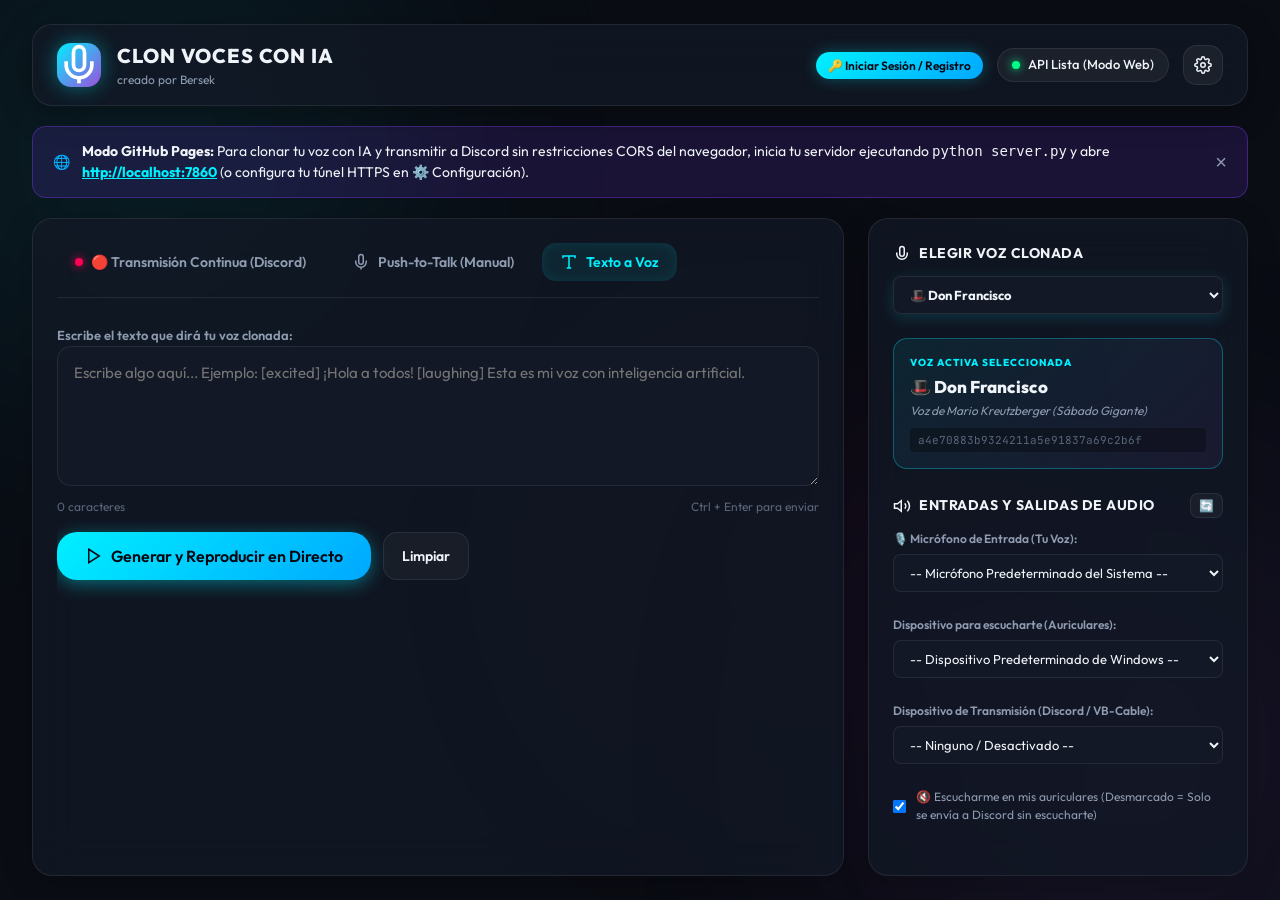
==== commit 19741eb4: "UI: Restore microphone and audio routing tabs" ====
--- a/static/index.html
+++ b/static/index.html
@@ -120,11 +120,11 @@
             <section class="panel main-panel">
                 <!-- Mode Tabs -->
                 <div class="tabs-header">
-                    <button class="tab-btn" data-tab="tab-continuous" style="display: none;">
+                    <button class="tab-btn" data-tab="tab-continuous">
                         <span class="live-dot-icon"></span>
                         🔴 Transmisión Continua (Discord)
                     </button>
-                    <button class="tab-btn" data-tab="tab-mic" style="display: none;">
+                    <button class="tab-btn" data-tab="tab-mic">
                         <svg width="18" height="18" viewBox="0 0 24 24" fill="none" stroke="currentColor"
                             stroke-width="2">
                             <path d="M12 2a3 3 0 0 0-3 3v7a3 3 0 0 0 6 0V5a3 3 0 0 0-3-3Z" />
@@ -538,7 +538,7 @@
 
 
                 <!-- Audio Output Routing -->
-                <div class="side-section" style="display: none;">
+                <div class="side-section">
                     <div class="section-title space-between">
                         <div style="display:flex; align-items:center; gap:8px;">
                             <svg width="18" height="18" viewBox="0 0 24 24" fill="none" stroke="currentColor"
--- a/static/style.css
+++ b/static/style.css
@@ -1786,3 +1786,39 @@
 .mt-2 {
     margin-top: 8px;
 }
+
+/* Responsive Mobile Layout */
+@media (max-width: 900px) {
+    body {
+        height: auto;
+        min-height: 100vh;
+        overflow-y: auto;
+    }
+    .app-container {
+        height: auto;
+        min-height: 100vh;
+        padding: 16px 12px;
+    }
+    .main-grid {
+        grid-template-columns: 1fr;
+        display: flex;
+        flex-direction: column;
+    }
+    .panel {
+        overflow: visible;
+    }
+    .tab-content.active {
+        overflow-y: visible;
+    }
+    .top-nav {
+        flex-direction: column;
+        gap: 12px;
+        padding: 12px;
+        text-align: center;
+    }
+    .nav-actions {
+        width: 100%;
+        justify-content: center;
+        flex-wrap: wrap;
+    }
+}
